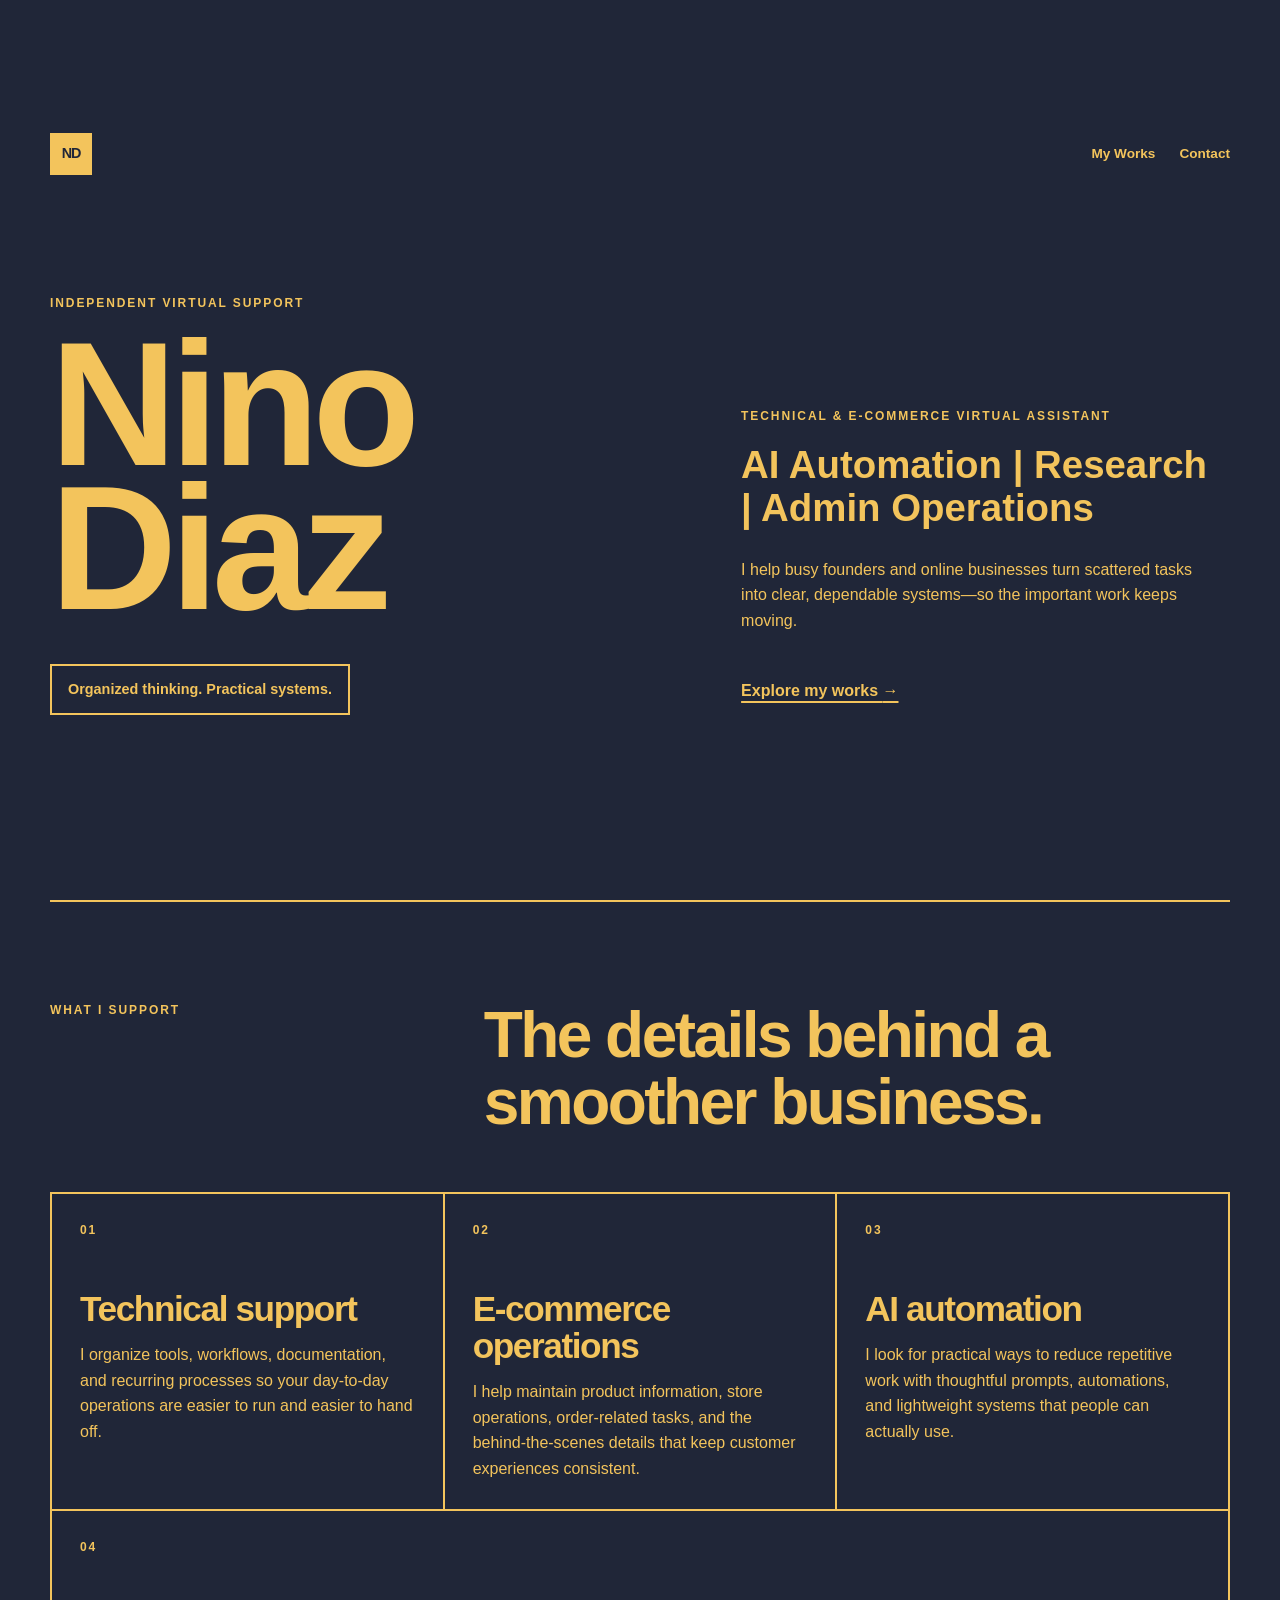
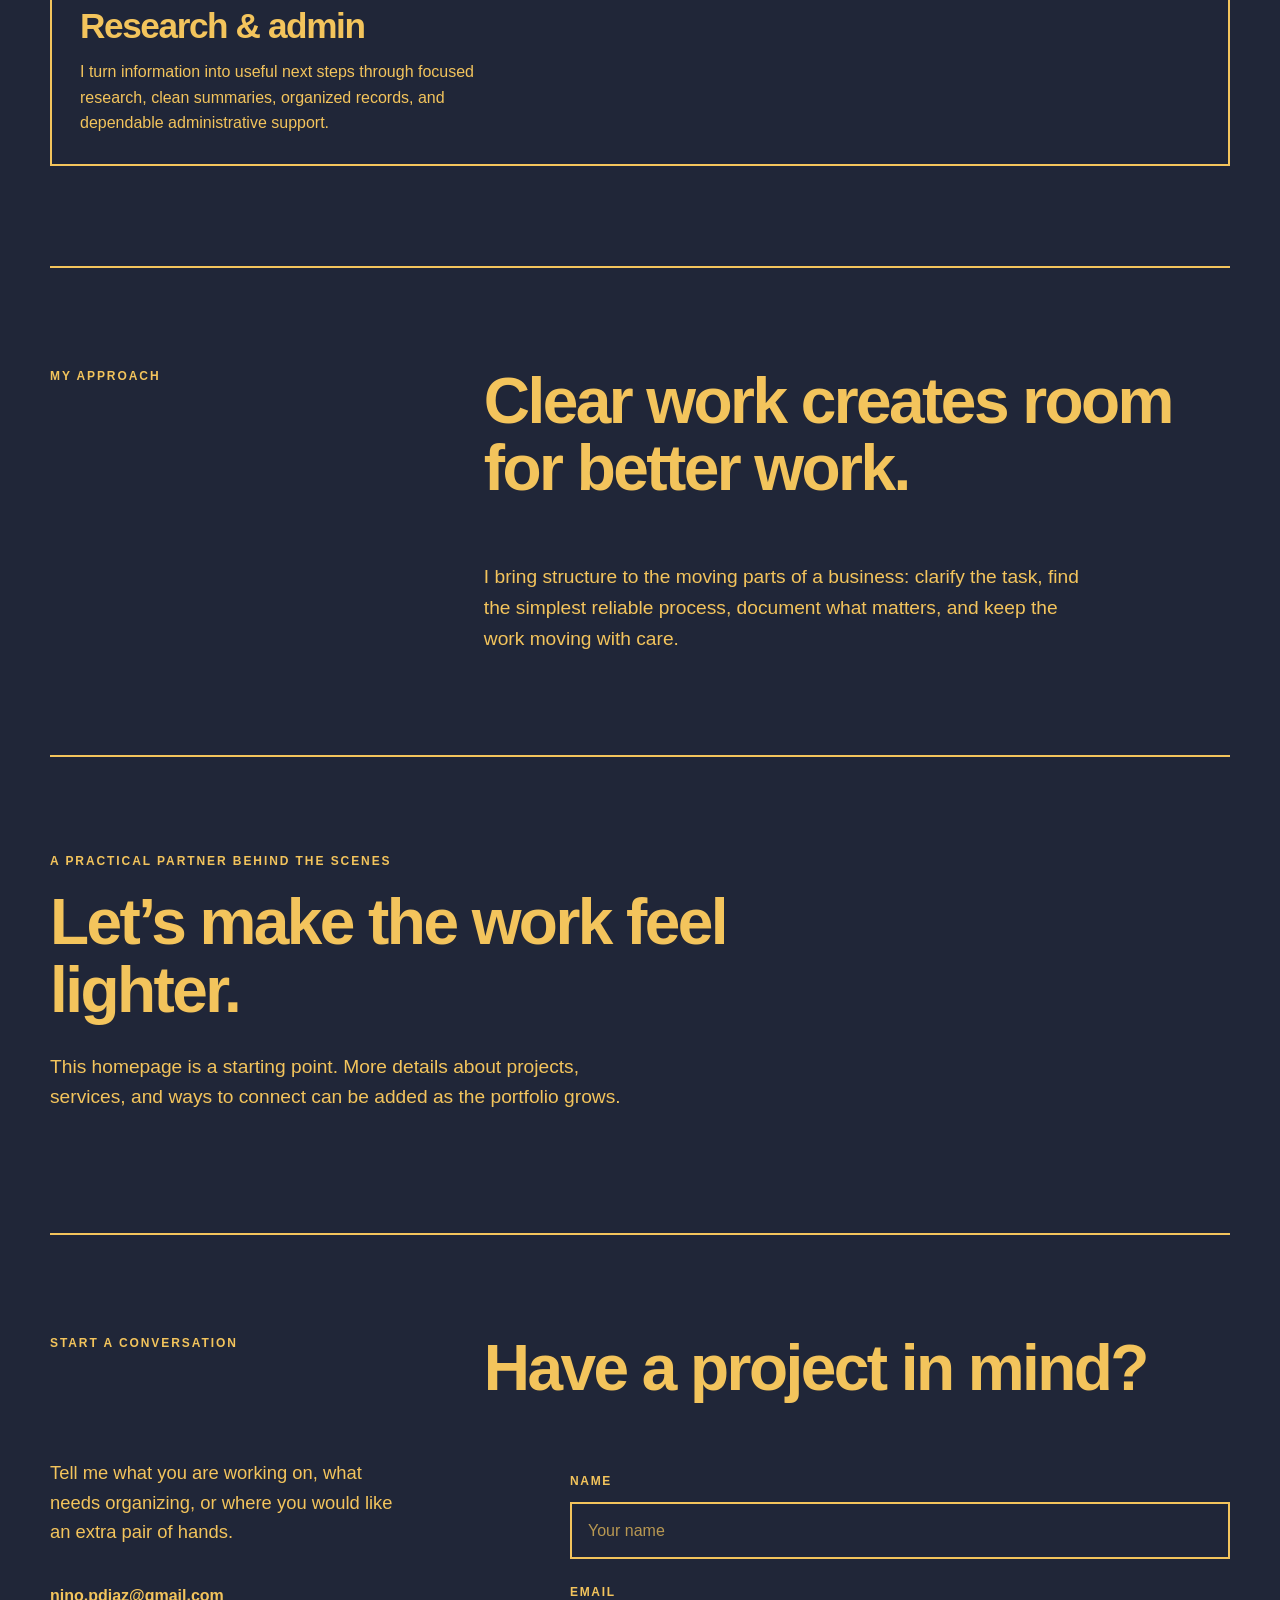
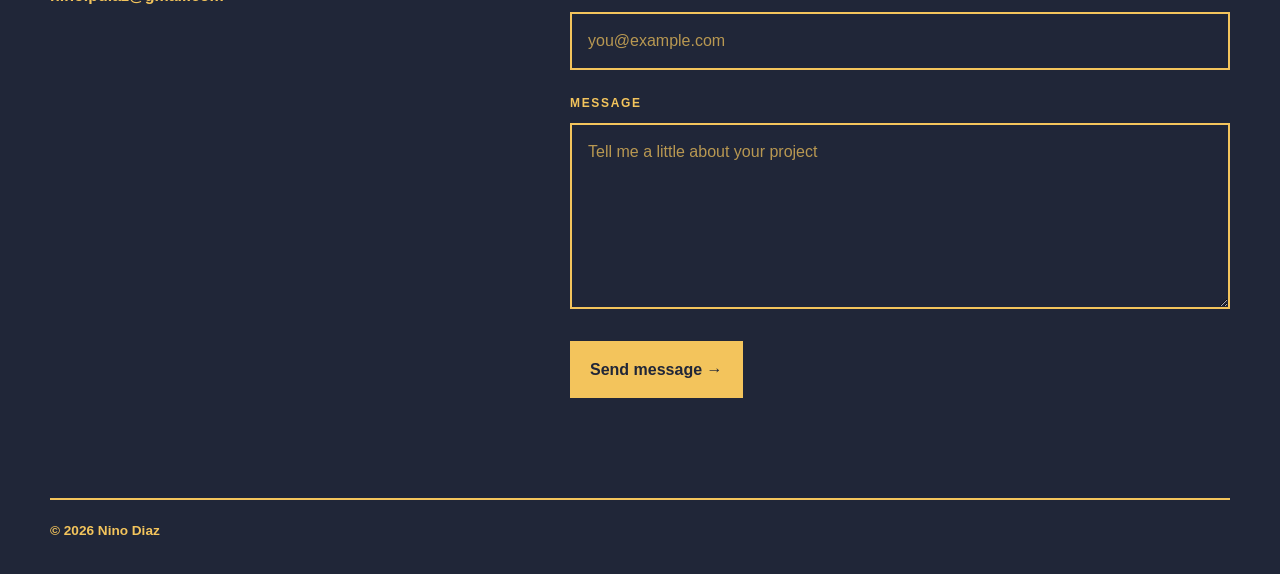
==== index.html @ df7c2df6 "Remove dot from name" ====
<!doctype html>
<html lang="en">
  <head>
    <meta charset="UTF-8" />
    <meta name="viewport" content="width=device-width, initial-scale=1.0" />
    <meta
      name="description"
      content="Nino Diaz — Technical and E-commerce Virtual Assistant specializing in AI automation, research, and admin operations."
    />
    <title>Nino Diaz | Technical &amp; E-commerce Virtual Assistant</title>
    <link rel="stylesheet" href="styles.css" />
  </head>
  <body>
    <main>
      <section class="hero hero-home" aria-labelledby="intro-title">
        <header class="site-header">
          <a class="brand-mark" href="index.html" aria-label="Nino Diaz home">ND</a>
          <nav aria-label="Main navigation">
            <a href="works.html">My Works</a>
            <a href="#contact">Contact</a>
          </nav>
        </header>

        <div class="hero-grid">
          <div class="hero-identity">
            <p class="eyebrow">Independent virtual support</p>
            <h1 id="intro-title">Nino<br />Diaz</h1>
            <div class="hero-note">Organized thinking. Practical systems.</div>
          </div>
          <div class="hero-introduction">
            <p class="eyebrow">Technical &amp; e-commerce virtual assistant</p>
            <p class="hero-title">
              AI Automation <span aria-hidden="true">|</span> Research <span aria-hidden="true">|</span>
              Admin Operations
            </p>
            <p class="hero-copy">
              I help busy founders and online businesses turn scattered tasks into clear,
              dependable systems—so the important work keeps moving.
            </p>
            <a class="text-link" href="works.html">Explore my works <span aria-hidden="true">→</span></a>
          </div>
        </div>
      </section>

      <section class="section" aria-labelledby="support-title">
        <div class="section-heading">
          <p class="eyebrow">What I support</p>
          <h2 id="support-title">The details behind a smoother business.</h2>
        </div>
        <div class="service-grid">
          <article class="service-card">
            <p class="service-number">01</p>
            <h3>Technical support</h3>
            <p>
              I organize tools, workflows, documentation, and recurring processes so your
              day-to-day operations are easier to run and easier to hand off.
            </p>
          </article>
          <article class="service-card">
            <p class="service-number">02</p>
            <h3>E-commerce operations</h3>
            <p>
              I help maintain product information, store operations, order-related tasks,
              and the behind-the-scenes details that keep customer experiences consistent.
            </p>
          </article>
          <article class="service-card">
            <p class="service-number">03</p>
            <h3>AI automation</h3>
            <p>
              I look for practical ways to reduce repetitive work with thoughtful prompts,
              automations, and lightweight systems that people can actually use.
            </p>
          </article>
          <article class="service-card">
            <p class="service-number">04</p>
            <h3>Research &amp; admin</h3>
            <p>
              I turn information into useful next steps through focused research, clean
              summaries, organized records, and dependable administrative support.
            </p>
          </article>
        </div>
      </section>

      <section class="section statement" aria-labelledby="approach-title">
        <p class="eyebrow">My approach</p>
        <h2 id="approach-title">Clear work creates room for better work.</h2>
        <p>
          I bring structure to the moving parts of a business: clarify the task, find the
          simplest reliable process, document what matters, and keep the work moving with
          care.
        </p>
      </section>

      <section class="closing" aria-labelledby="fit-title">
        <p class="eyebrow">A practical partner behind the scenes</p>
        <h2 id="fit-title">Let’s make the work feel lighter.</h2>
        <p>
          This homepage is a starting point. More details about projects, services, and ways
          to connect can be added as the portfolio grows.
        </p>
      </section>

      <section class="section contact-section" id="contact" aria-labelledby="contact-title">
        <div class="section-heading">
          <p class="eyebrow">Start a conversation</p>
          <h2 id="contact-title">Have a project in mind?</h2>
        </div>
        <div class="contact-grid">
          <div>
            <p class="contact-copy">
              Tell me what you are working on, what needs organizing, or where you would
              like an extra pair of hands.
            </p>
            <p class="contact-email">nino.pdiaz@gmail.com</p>
          </div>
          <form class="contact-form" action="https://formsubmit.co/nino.pdiaz@gmail.com" method="POST">
            <input type="hidden" name="_subject" value="New portfolio inquiry for Nino Diaz" />
            <input type="hidden" name="_next" value="https://yuukivr.github.io/my-portfolio/" />
            <input type="hidden" name="_captcha" value="false" />
            <input type="text" name="_gotcha" tabindex="-1" autocomplete="off" aria-hidden="true" class="honeypot" />

            <label for="name">Name</label>
            <input id="name" name="name" type="text" autocomplete="name" placeholder="Your name" required />

            <label for="email">Email</label>
            <input id="email" name="email" type="email" autocomplete="email" placeholder="you@example.com" required />

            <label for="message">Message</label>
            <textarea id="message" name="message" rows="6" placeholder="Tell me a little about your project" required></textarea>

            <button type="submit">Send message <span aria-hidden="true">→</span></button>
          </form>
        </div>
      </section>
    </main>
    <footer>
      <p>© 2026 Nino Diaz</p>
    </footer>
  </body>
</html>
---- styles.css ----
:root {
  --ink: #132238;
  --paper: #f4f0e8;
}

* {
  box-sizing: border-box;
}

html {
  scroll-behavior: auto;
}

body {
  margin: 0;
  background: var(--paper);
  color: var(--ink);
  font-family: Arial, Helvetica, sans-serif;
  line-height: 1.6;
}

main {
  overflow: hidden;
}

.hero,
.section,
.closing,
footer {
  width: min(1120px, calc(100% - 48px));
  margin: 0 auto;
}

.hero {
  min-height: 76vh;
  display: flex;
  flex-direction: column;
  justify-content: center;
  padding: 88px 0 96px;
}

.eyebrow,
.service-number {
  margin: 0 0 20px;
  font-size: 0.75rem;
  font-weight: 700;
  letter-spacing: 0.16em;
  line-height: 1.4;
  text-transform: uppercase;
}

h1,
h2,
h3,
p {
  margin-top: 0;
}

h1,
h2,
h3 {
  line-height: 1.05;
  letter-spacing: -0.04em;
}

h1 {
  max-width: 900px;
  margin-bottom: 28px;
  font-size: clamp(4rem, 13vw, 10rem);
  font-weight: 800;
}

.hero-title {
  max-width: 880px;
  margin-bottom: 28px;
  font-size: clamp(1.2rem, 2.3vw, 2rem);
  font-weight: 700;
  line-height: 1.3;
}

.hero-copy {
  max-width: 580px;
  margin-bottom: 44px;
  font-size: clamp(1.1rem, 2vw, 1.35rem);
}

.hero-note {
  width: fit-content;
  max-width: 100%;
  padding: 12px 16px;
  border: 2px solid var(--ink);
  font-size: 0.9rem;
  font-weight: 700;
}

.text-link {
  width: fit-content;
  margin-top: 28px;
  color: var(--ink);
  font-size: 1rem;
  font-weight: 700;
  text-decoration-thickness: 2px;
  text-underline-offset: 5px;
}

.text-link:hover,
.text-link:focus-visible {
  text-decoration-thickness: 4px;
}

.works-hero {
  min-height: auto;
  padding-bottom: 72px;
}

.works-intro {
  max-width: 700px;
  margin-top: 28px;
  font-size: 1.2rem;
}

.works-section {
  padding-top: 0;
}

.work-tabs {
  display: flex;
  flex-wrap: wrap;
  gap: 12px;
  margin-bottom: 44px;
}

.work-tab {
  border: 2px solid var(--ink);
  padding: 12px 16px;
  background: var(--paper);
  color: var(--ink);
  cursor: pointer;
  font: inherit;
  font-weight: 700;
}

.work-tab[aria-selected="true"],
.work-tab:hover,
.work-tab:focus-visible {
  background: var(--ink);
  color: var(--paper);
}

.work-panel[hidden] {
  display: none;
}

.work-grid {
  display: grid;
  grid-template-columns: repeat(2, minmax(0, 1fr));
  gap: 24px;
}

.work-card {
  min-height: 340px;
  padding: 28px;
  border: 2px solid var(--ink);
  display: flex;
  flex-direction: column;
  justify-content: space-between;
}

.work-placeholder {
  min-height: 150px;
  display: grid;
  place-items: center;
  border: 2px dashed var(--ink);
  text-align: center;
  font-size: 0.9rem;
  font-weight: 700;
}

.video-embed {
  aspect-ratio: 16 / 9;
  border: 2px solid var(--ink);
  background: var(--ink);
}

.video-embed iframe {
  display: block;
  width: 100%;
  height: 100%;
  border: 0;
}

.work-card h3 {
  margin: 28px 0 12px;
  font-size: clamp(1.5rem, 3vw, 2.2rem);
}

.work-card p:last-child {
  margin-bottom: 0;
}

.back-link {
  display: inline-block;
  margin-top: 40px;
}

.section {
  padding: 96px 0;
  border-top: 2px solid var(--ink);
}

.section-heading {
  display: grid;
  grid-template-columns: minmax(180px, 0.7fr) 1.3fr;
  gap: 32px;
  align-items: start;
  margin-bottom: 56px;
}

h2 {
  max-width: 720px;
  margin-bottom: 0;
  font-size: clamp(2.2rem, 5vw, 4.5rem);
}

.service-grid {
  display: grid;
  grid-template-columns: repeat(2, minmax(0, 1fr));
  border-top: 2px solid var(--ink);
  border-left: 2px solid var(--ink);
}

.service-card {
  min-height: 280px;
  padding: 28px;
  border-right: 2px solid var(--ink);
  border-bottom: 2px solid var(--ink);
}

.service-number {
  margin-bottom: 52px;
}

.service-card h3 {
  margin-bottom: 14px;
  font-size: clamp(1.6rem, 3vw, 2.2rem);
}

.service-card p:last-child {
  max-width: 430px;
  margin-bottom: 0;
}

.statement {
  display: grid;
  grid-template-columns: minmax(180px, 0.7fr) 1.3fr;
  gap: 32px;
}

.statement h2 {
  margin-bottom: 28px;
}

.statement > p:last-child {
  grid-column: 2;
  max-width: 610px;
  margin-bottom: 0;
  font-size: 1.2rem;
}

.closing {
  padding: 96px 0 120px;
  border-top: 2px solid var(--ink);
}

.closing h2 {
  max-width: 720px;
  margin-bottom: 28px;
}

.closing p:last-child {
  max-width: 580px;
  margin-bottom: 0;
  font-size: 1.2rem;
}

footer {
  padding: 20px 0 32px;
  border-top: 2px solid var(--ink);
  font-size: 0.85rem;
  font-weight: 700;
}

footer p {
  margin: 0;
}

@media (max-width: 720px) {
  .hero,
  .section,
  .closing,
  footer {
    width: min(100% - 32px, 1120px);
  }

  .hero {
    min-height: auto;
    padding: 64px 0 80px;
  }

  .section,
  .closing {
    padding: 72px 0 80px;
  }

  .section-heading,
  .statement {
    display: block;
  }

  .section-heading .eyebrow,
  .statement .eyebrow {
    margin-bottom: 28px;
  }

  .service-grid {
    display: block;
  }

  .work-grid {
    grid-template-columns: 1fr;
  }

  .service-card {
    min-height: 0;
  }

  .service-number {
    margin-bottom: 36px;
  }

  .statement > p:last-child {
    margin-top: 28px;
  }
}

/* Editorial portfolio direction: a dark canvas, oversized type, and modular blocks. */
:root {
  --ink: #202638;
  --paper: #f3c45c;
}

body {
  min-width: 320px;
  background: var(--ink);
  color: var(--paper);
}

.hero,
.section,
.closing,
footer {
  width: min(1180px, calc(100% - 80px));
}

.hero {
  min-height: 100vh;
  padding-top: 28px;
  padding-bottom: 80px;
}

.site-header {
  display: flex;
  align-items: center;
  justify-content: space-between;
  margin-bottom: 120px;
}

.brand-mark {
  display: grid;
  width: 42px;
  height: 42px;
  place-items: center;
  background: var(--paper);
  color: var(--ink);
  font-size: 0.9rem;
  font-weight: 900;
  letter-spacing: -0.08em;
  text-decoration: none;
}

nav a {
  color: var(--paper);
  font-size: 0.85rem;
  font-weight: 700;
  text-decoration: none;
}

nav a:hover,
nav a:focus-visible {
  text-decoration: underline;
  text-underline-offset: 5px;
}

nav {
  display: flex;
  gap: 24px;
}

.hero-grid {
  display: grid;
  grid-template-columns: minmax(0, 1fr) minmax(300px, 0.8fr);
  gap: 80px;
  align-items: end;
}

.hero-identity h1 {
  margin-bottom: 44px;
  font-size: clamp(5rem, 14vw, 11rem);
  line-height: 0.82;
}

.accent-dot {
  color: var(--paper);
}

.hero-introduction {
  max-width: 480px;
  padding-bottom: 12px;
}

.hero-introduction .hero-title {
  font-size: clamp(1.5rem, 3vw, 2.4rem);
  line-height: 1.1;
}

.hero-introduction .hero-copy {
  font-size: 1rem;
}

.eyebrow {
  color: var(--paper);
}

.hero-note,
.text-link,
.work-tab,
.work-card,
.work-placeholder,
.video-embed,
.service-grid,
.service-card,
.section,
.closing,
footer {
  border-color: var(--paper);
}

.text-link {
  color: var(--paper);
}

.section {
  padding-top: 100px;
  padding-bottom: 100px;
}

.service-grid {
  grid-template-columns: repeat(3, minmax(0, 1fr));
}

.service-card {
  min-height: 260px;
}

.service-card:nth-child(4) {
  grid-column: span 3;
  min-height: 200px;
}

.works-hero {
  min-height: auto;
  padding-bottom: 88px;
}

.works-heading {
  display: grid;
  grid-template-columns: minmax(180px, 0.7fr) 1.3fr;
  gap: 32px;
  align-items: end;
}

.works-heading h1 {
  margin-bottom: 12px;
}

.works-intro {
  grid-column: 2;
  margin: 0;
}

.work-tab {
  background: var(--ink);
  color: var(--paper);
}

.work-tab[aria-selected="true"],
.work-tab:hover,
.work-tab:focus-visible {
  background: var(--paper);
  color: var(--ink);
}

.work-placeholder {
  background: var(--paper);
  color: var(--ink);
}

.video-embed {
  background: var(--paper);
}

.closing {
  border-top: 2px solid var(--paper);
}

.contact-grid {
  display: grid;
  grid-template-columns: minmax(220px, 0.8fr) minmax(300px, 1.2fr);
  gap: 80px;
  align-items: start;
}

.contact-copy {
  max-width: 360px;
  font-size: 1.15rem;
}

.contact-email {
  margin-top: 36px;
  font-weight: 700;
}

.contact-form {
  display: grid;
  gap: 10px;
}

.contact-form label {
  margin-top: 14px;
  font-size: 0.75rem;
  font-weight: 700;
  letter-spacing: 0.14em;
  text-transform: uppercase;
}

.contact-form input:not(.honeypot),
.contact-form textarea {
  width: 100%;
  border: 2px solid var(--paper);
  border-radius: 0;
  padding: 14px 16px;
  background: var(--ink);
  color: var(--paper);
  font: inherit;
  resize: vertical;
}

.contact-form input:not(.honeypot)::placeholder,
.contact-form textarea::placeholder {
  color: var(--paper);
  opacity: 0.72;
}

.contact-form input:not(.honeypot):focus,
.contact-form textarea:focus {
  outline: 3px solid var(--paper);
  outline-offset: 3px;
}

.contact-form button {
  width: fit-content;
  margin-top: 22px;
  border: 2px solid var(--paper);
  padding: 14px 18px;
  background: var(--paper);
  color: var(--ink);
  cursor: pointer;
  font: inherit;
  font-weight: 700;
}

.contact-form button:hover,
.contact-form button:focus-visible {
  background: var(--ink);
  color: var(--paper);
}

.honeypot {
  position: absolute;
  left: -9999px;
  opacity: 0;
}

@media (max-width: 720px) {
  .hero,
  .section,
  .closing,
  footer {
    width: min(100% - 32px, 1180px);
  }

  .hero {
    min-height: auto;
    padding-top: 20px;
  }

  .site-header {
    margin-bottom: 80px;
  }

  .hero-grid,
  .works-heading {
    display: block;
  }

  .hero-identity h1 {
    margin-bottom: 36px;
    font-size: clamp(4.5rem, 22vw, 8rem);
  }

  .hero-introduction {
    margin-top: 72px;
  }

  .works-heading h1 {
    margin-bottom: 24px;
  }

  .service-grid {
    display: block;
  }

  .contact-grid {
    display: block;
  }

  .contact-form {
    margin-top: 56px;
  }

  .service-card:nth-child(4) {
    min-height: 0;
  }
}
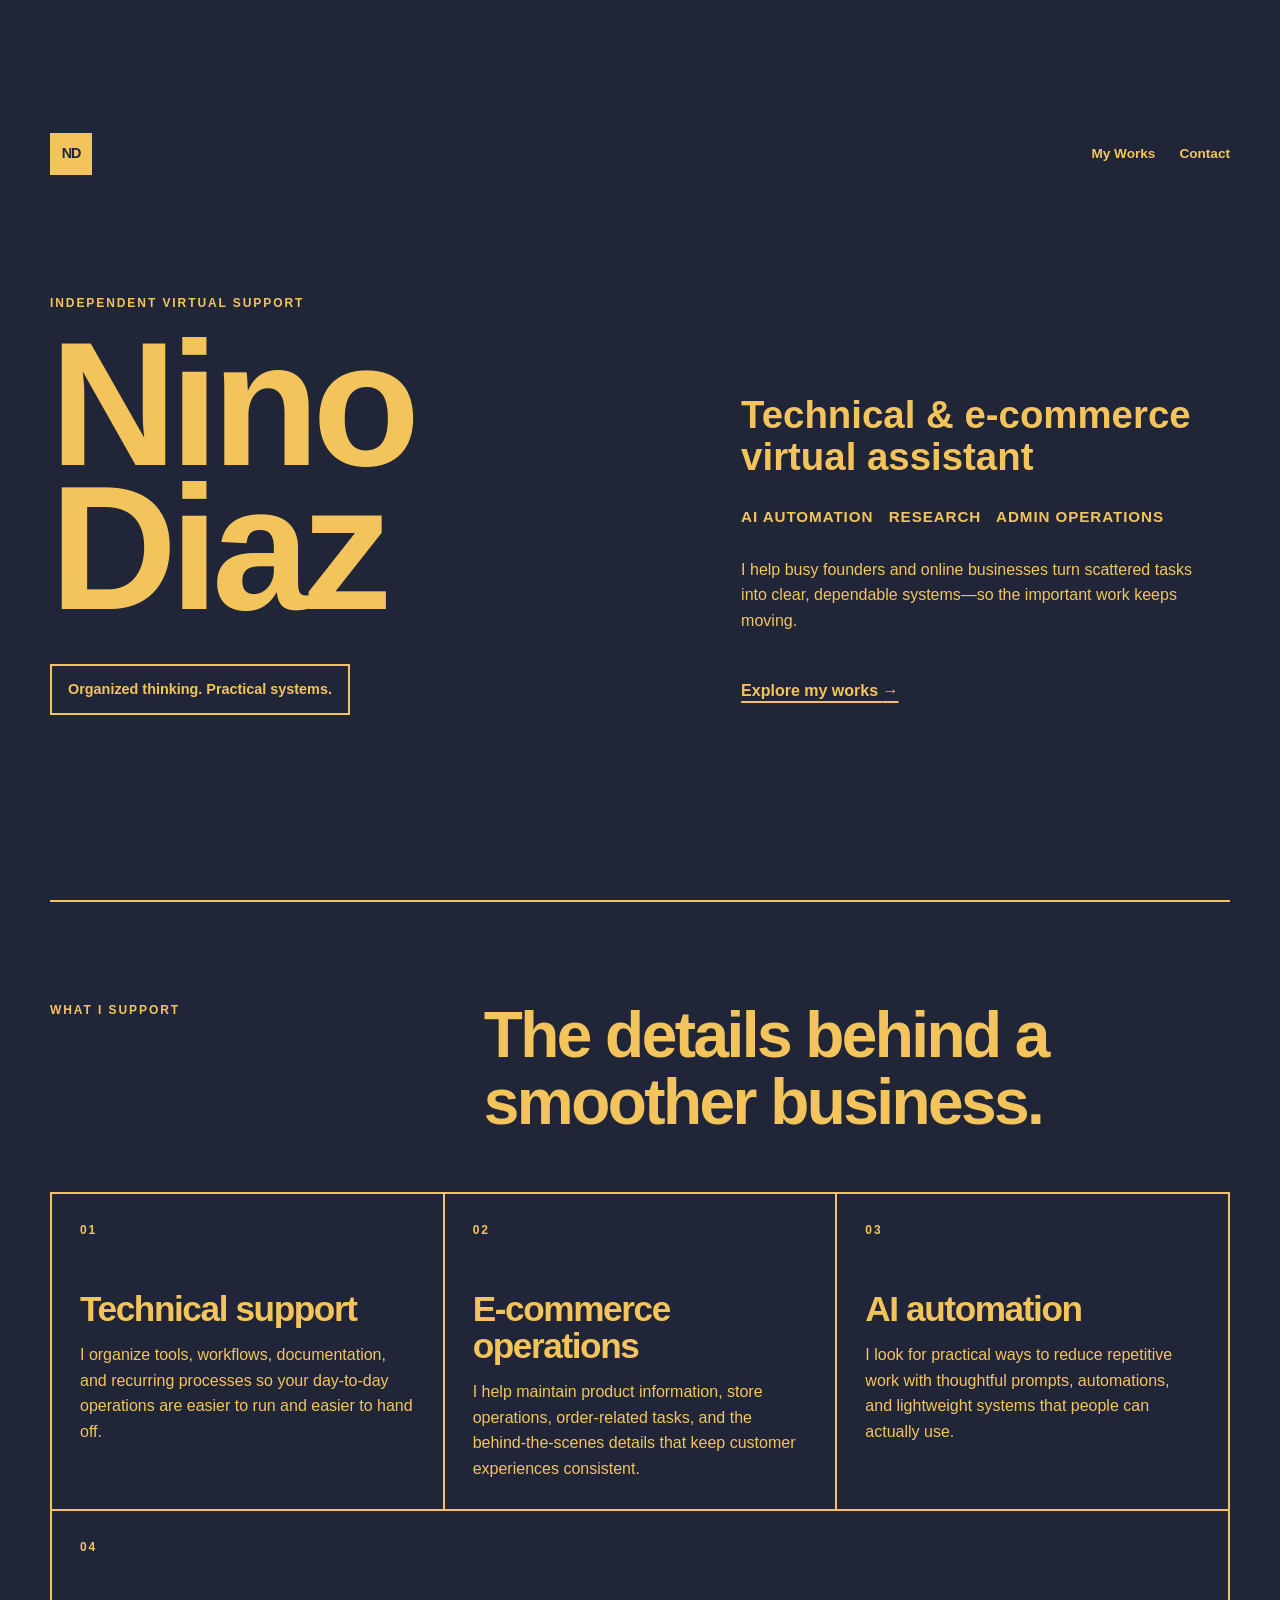
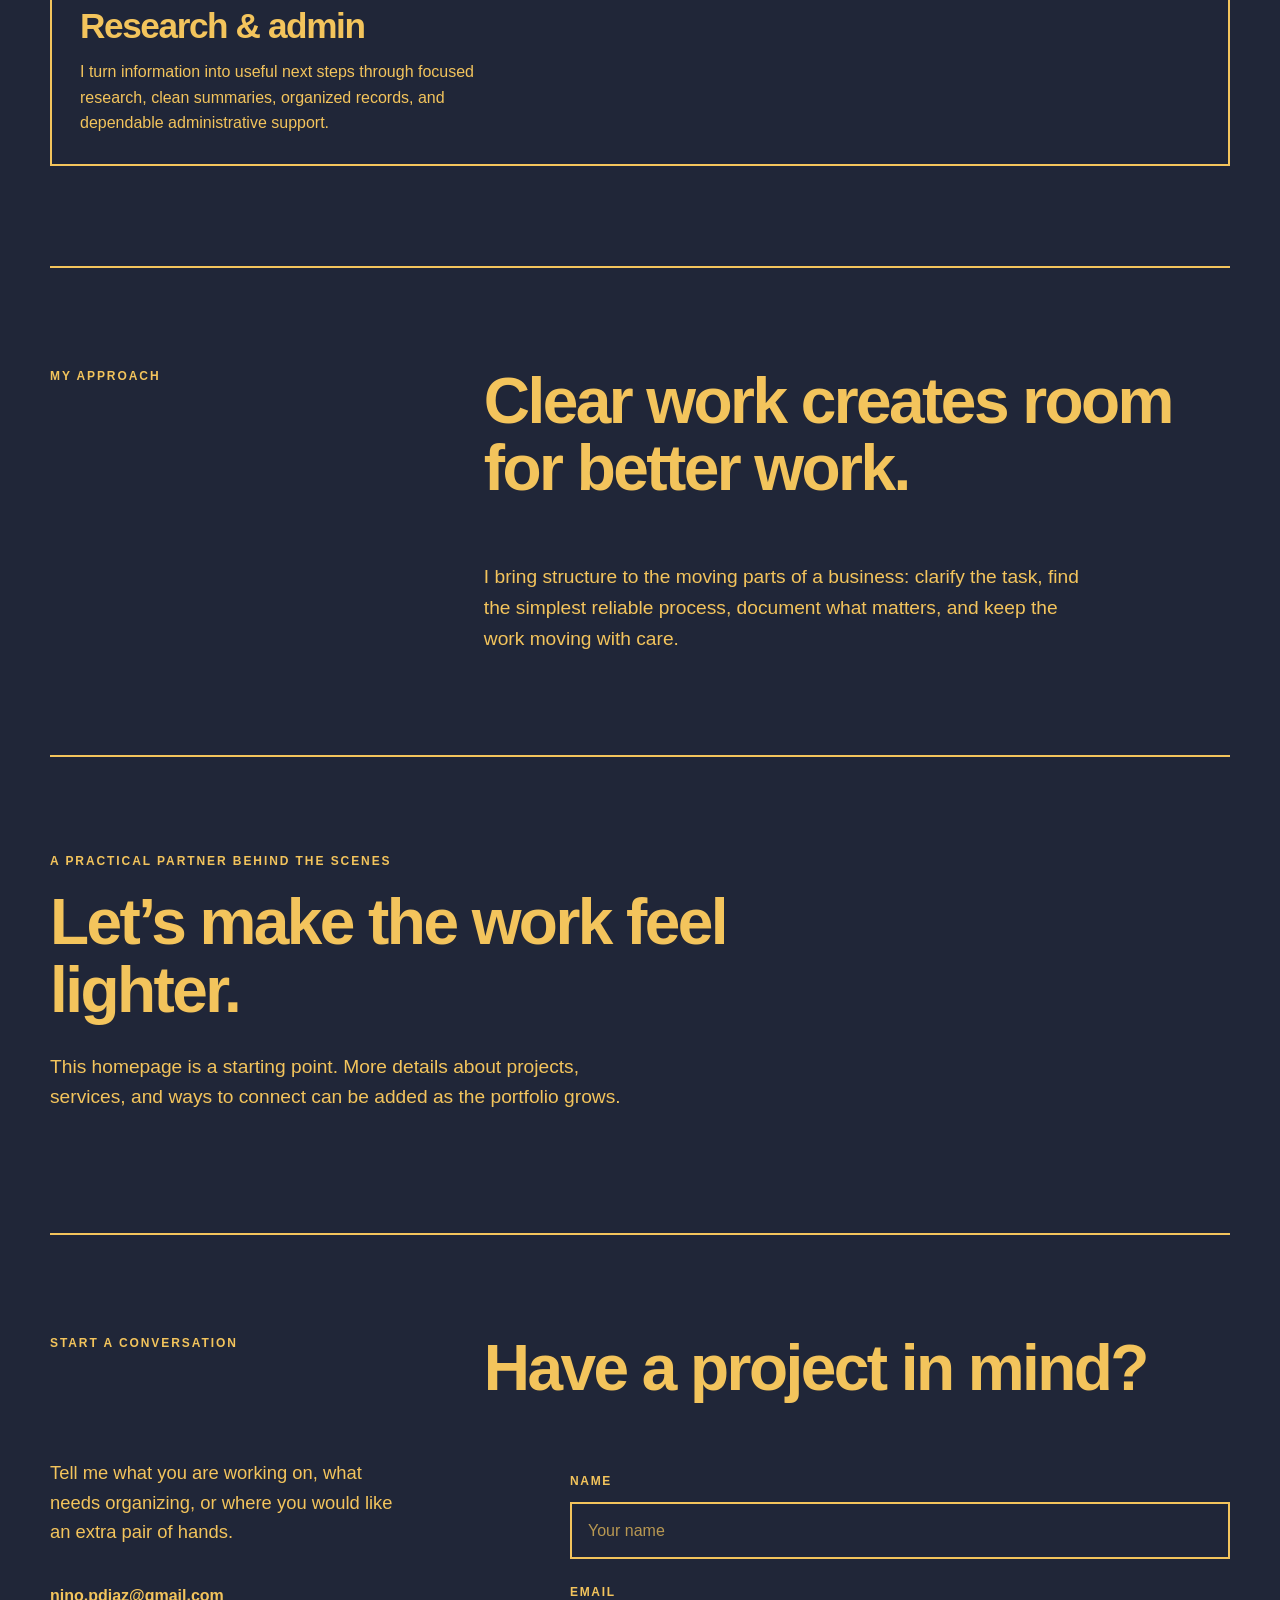
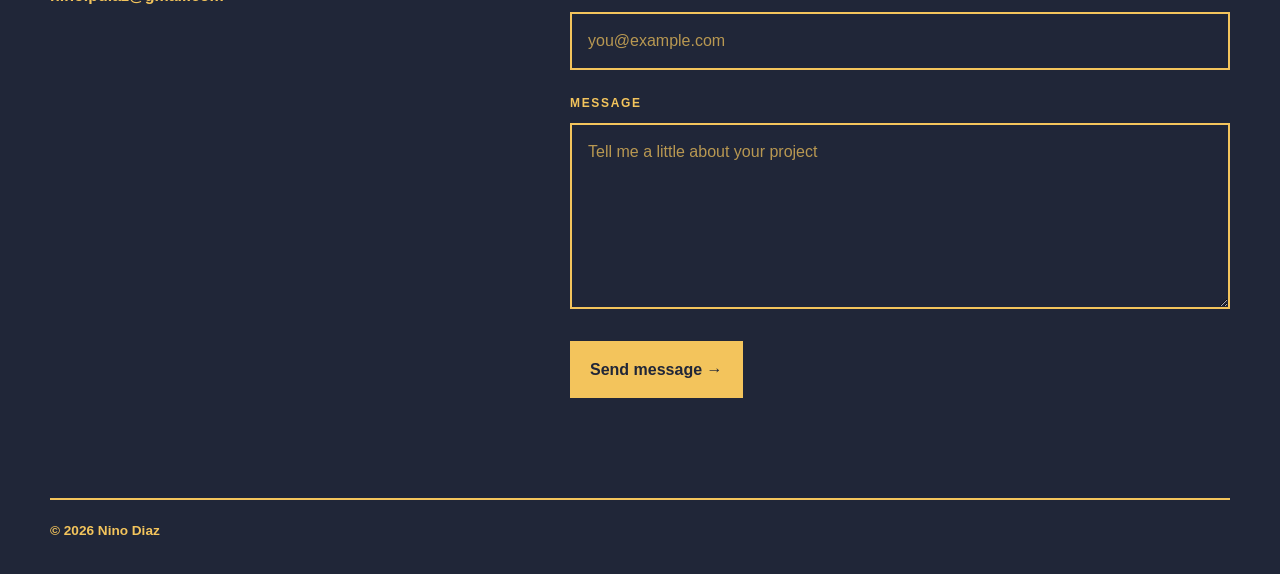
==== commit d3bbd7b1: "Update homepage introduction copy" ====
--- a/index.html
+++ b/index.html
@@ -28,11 +28,8 @@
             <div class="hero-note">Organized thinking. Practical systems.</div>
           </div>
           <div class="hero-introduction">
-            <p class="eyebrow">Technical &amp; e-commerce virtual assistant</p>
-            <p class="hero-title">
-              AI Automation <span aria-hidden="true">|</span> Research <span aria-hidden="true">|</span>
-              Admin Operations
-            </p>
+            <p class="hero-title">Technical &amp; e-commerce virtual assistant</p>
+            <p class="hero-title hero-specialties">AI Automation&nbsp;&nbsp; Research&nbsp;&nbsp; Admin Operations</p>
             <p class="hero-copy">
               I help busy founders and online businesses turn scattered tasks into clear,
               dependable systems—so the important work keeps moving.
--- a/styles.css
+++ b/styles.css
@@ -431,6 +431,14 @@
 .hero-introduction .hero-title {
   font-size: clamp(1.5rem, 3vw, 2.4rem);
   line-height: 1.1;
+}
+
+.hero-introduction .hero-specialties {
+  margin-top: 20px;
+  font-size: 0.95rem;
+  letter-spacing: 0.06em;
+  line-height: 1.5;
+  text-transform: uppercase;
 }
 
 .hero-introduction .hero-copy {
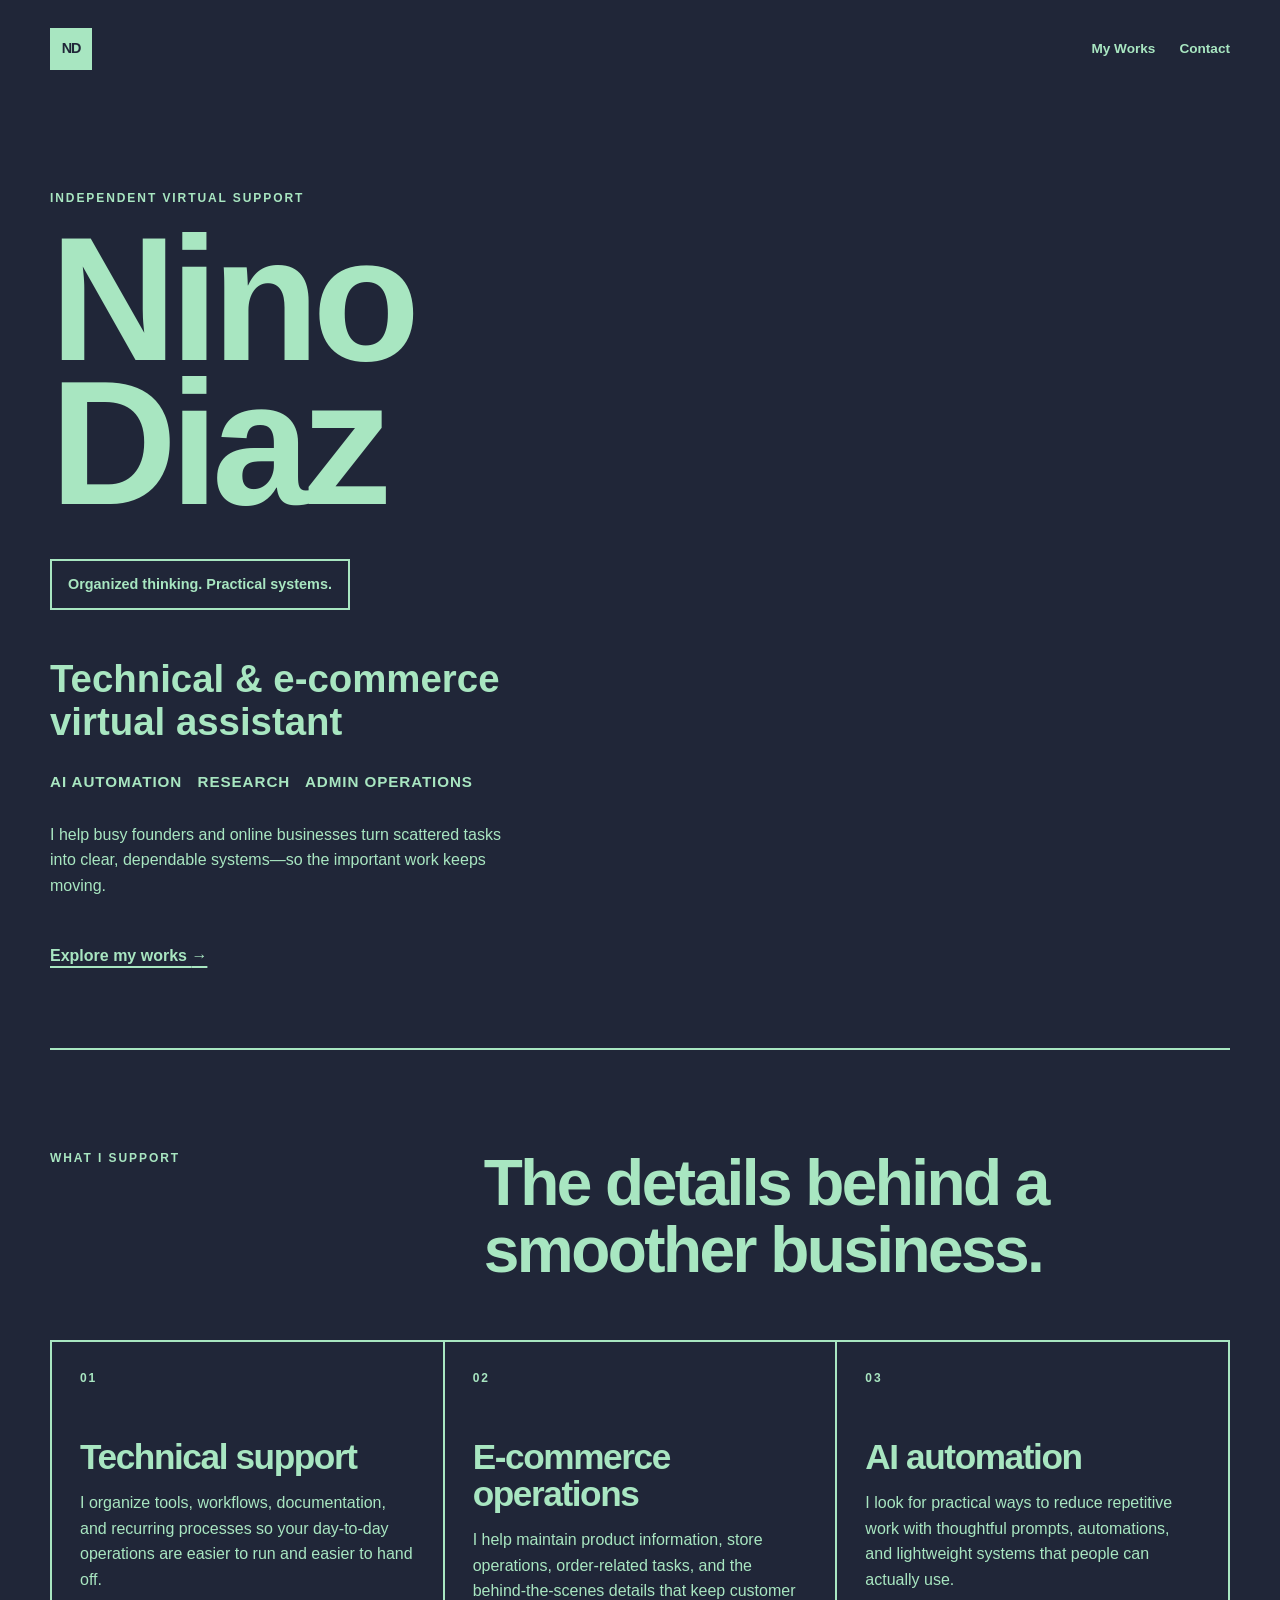
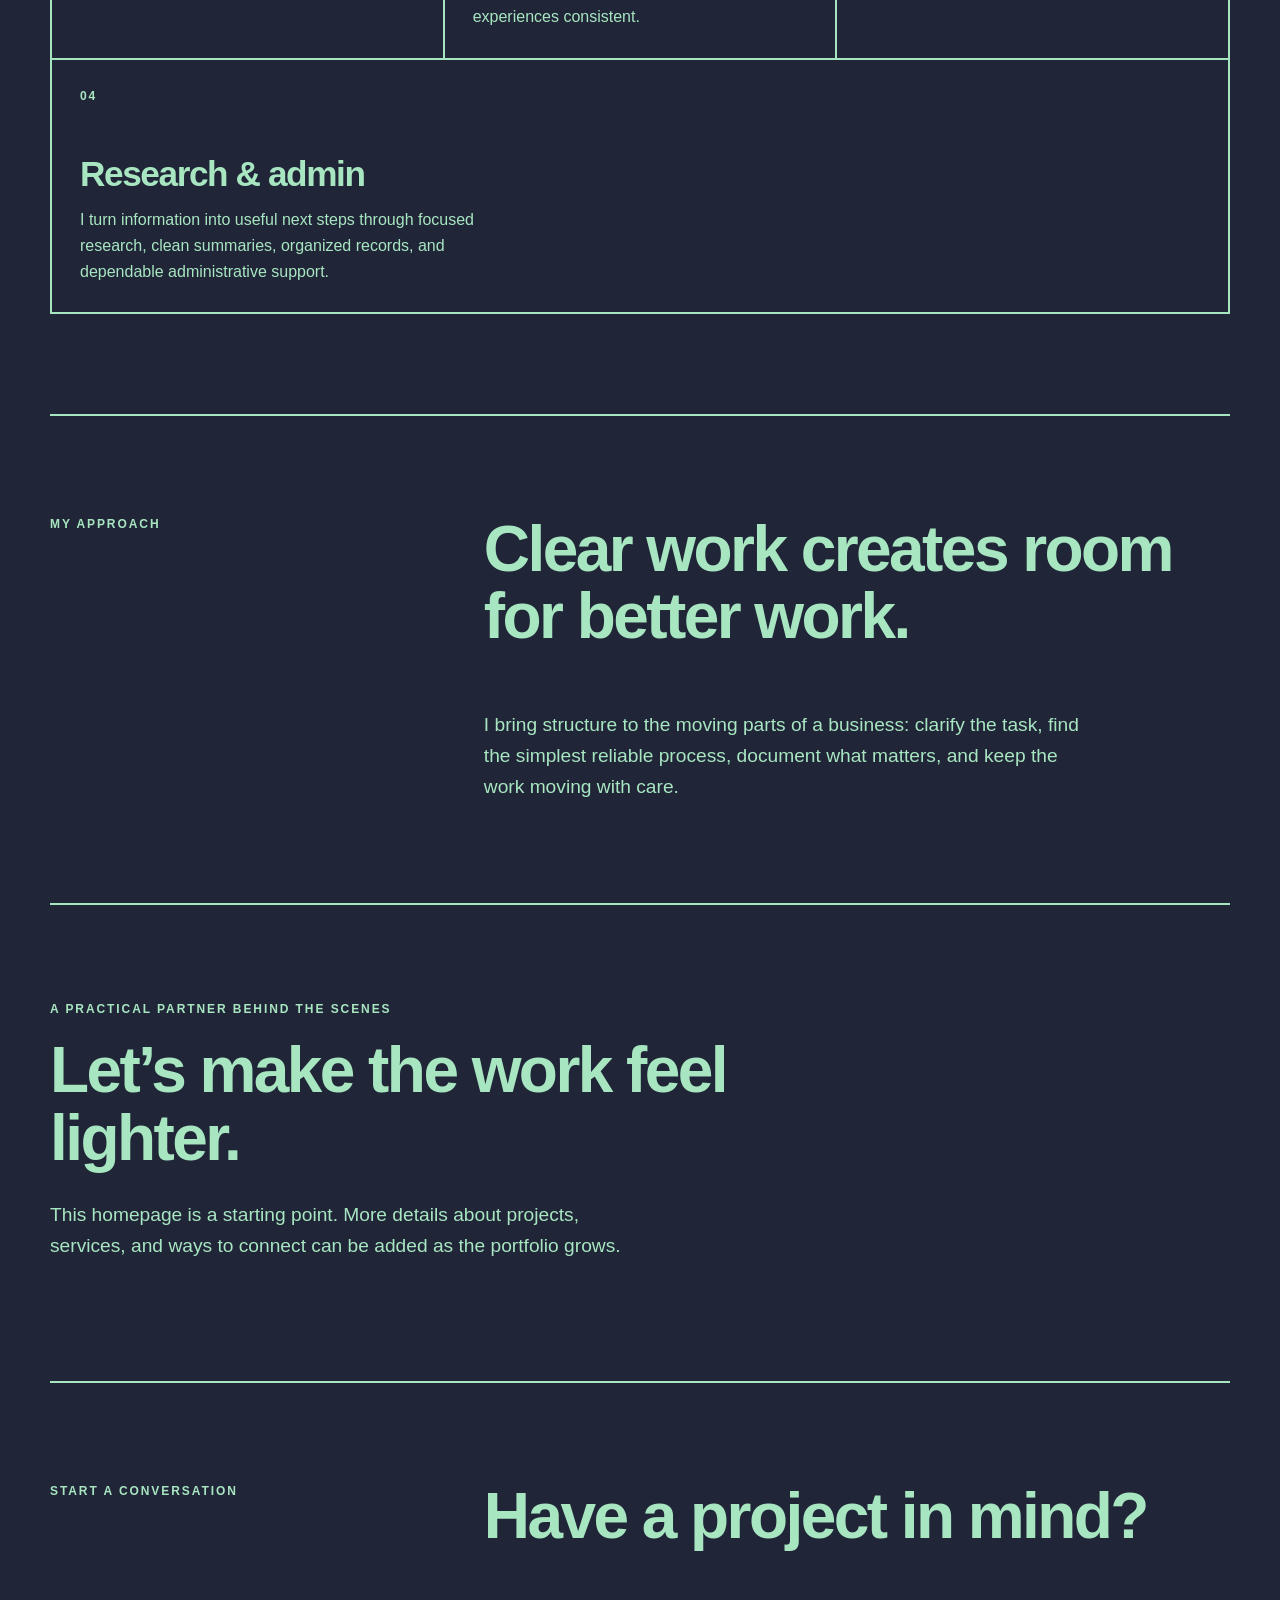
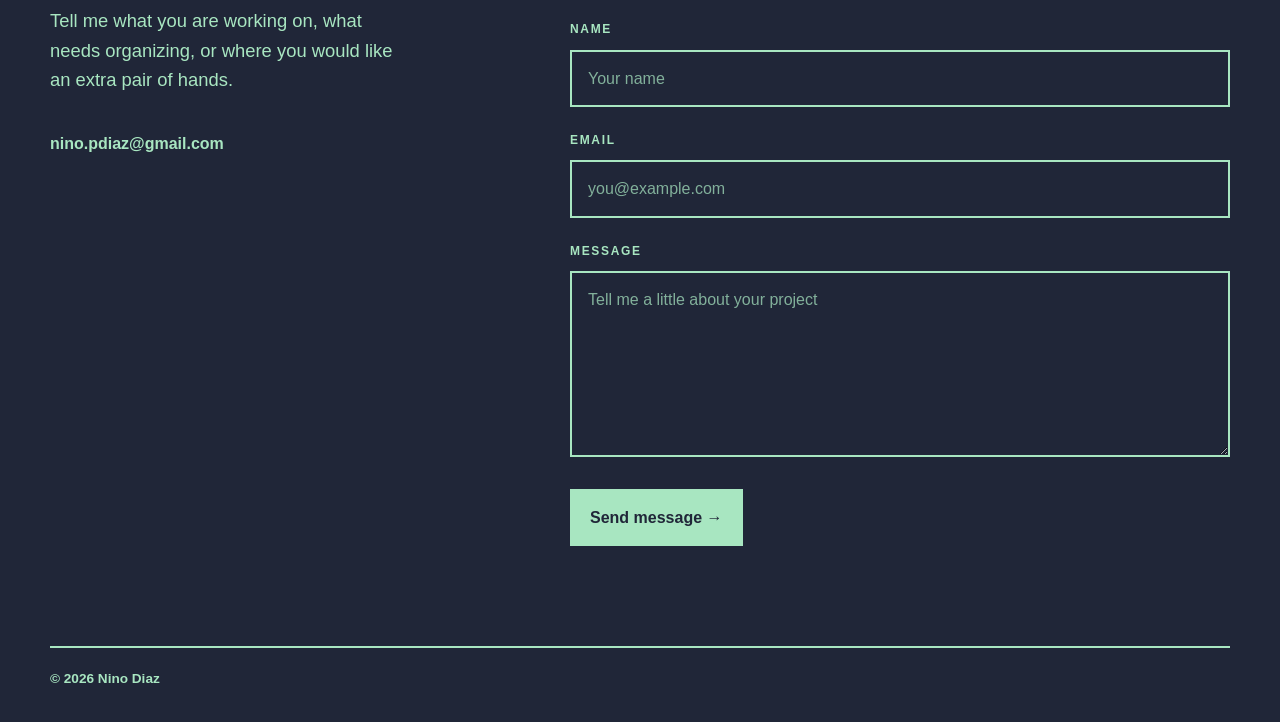
==== commit 0ed2f1b2: "Move introduction below hero statement" ====
--- a/index.html
+++ b/index.html
@@ -26,15 +26,15 @@
             <p class="eyebrow">Independent virtual support</p>
             <h1 id="intro-title">Nino<br />Diaz</h1>
             <div class="hero-note">Organized thinking. Practical systems.</div>
-          </div>
-          <div class="hero-introduction">
-            <p class="hero-title">Technical &amp; e-commerce virtual assistant</p>
-            <p class="hero-title hero-specialties">AI Automation&nbsp;&nbsp; Research&nbsp;&nbsp; Admin Operations</p>
-            <p class="hero-copy">
-              I help busy founders and online businesses turn scattered tasks into clear,
-              dependable systems—so the important work keeps moving.
-            </p>
-            <a class="text-link" href="works.html">Explore my works <span aria-hidden="true">→</span></a>
+            <div class="hero-introduction">
+              <p class="hero-title">Technical &amp; e-commerce virtual assistant</p>
+              <p class="hero-title hero-specialties">AI Automation&nbsp;&nbsp; Research&nbsp;&nbsp; Admin Operations</p>
+              <p class="hero-copy">
+                I help busy founders and online businesses turn scattered tasks into clear,
+                dependable systems—so the important work keeps moving.
+              </p>
+              <a class="text-link" href="works.html">Explore my works <span aria-hidden="true">→</span></a>
+            </div>
           </div>
         </div>
       </section>
--- a/styles.css
+++ b/styles.css
@@ -346,7 +346,7 @@
 /* Editorial portfolio direction: a dark canvas, oversized type, and modular blocks. */
 :root {
   --ink: #202638;
-  --paper: #f3c45c;
+  --paper: #a8e6c1;
 }
 
 body {
@@ -407,10 +407,7 @@
 }
 
 .hero-grid {
-  display: grid;
-  grid-template-columns: minmax(0, 1fr) minmax(300px, 0.8fr);
-  gap: 80px;
-  align-items: end;
+  max-width: 760px;
 }
 
 .hero-identity h1 {
@@ -425,7 +422,7 @@
 
 .hero-introduction {
   max-width: 480px;
-  padding-bottom: 12px;
+  margin-top: 48px;
 }
 
 .hero-introduction .hero-title {
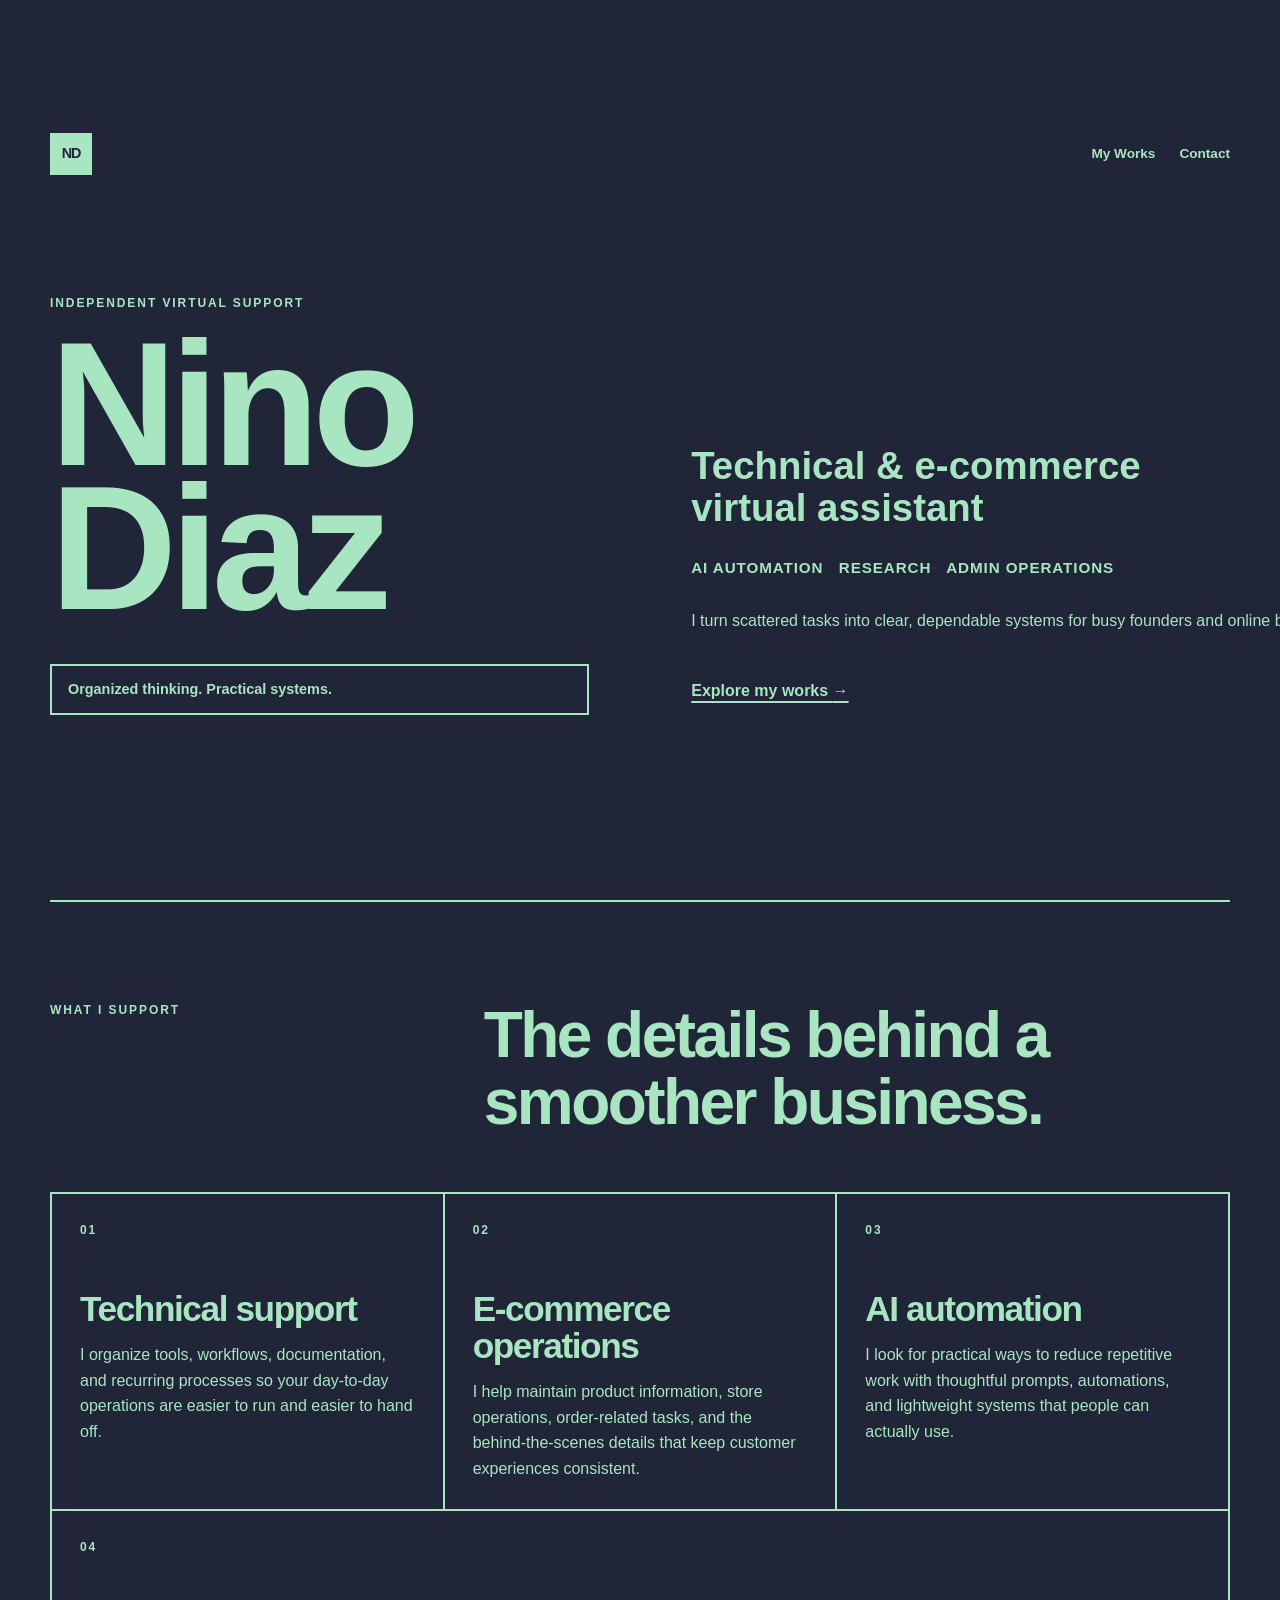
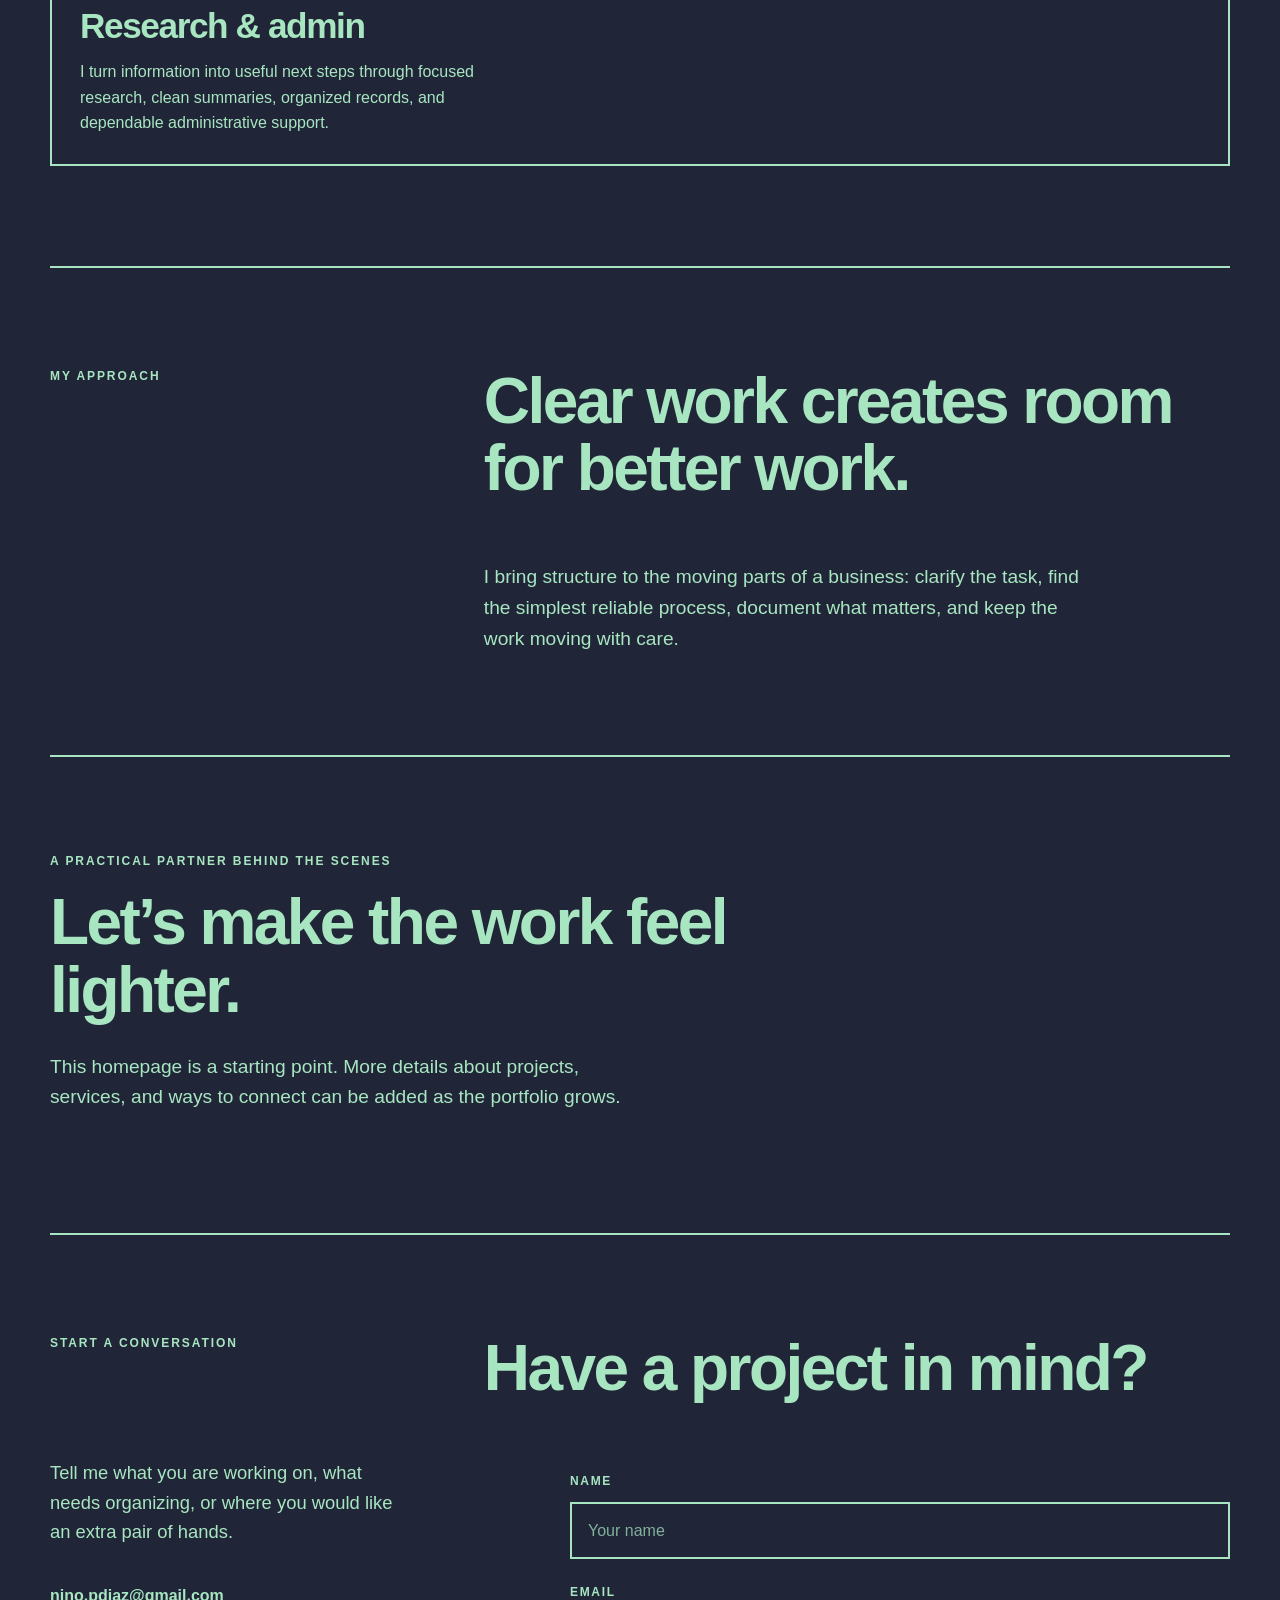
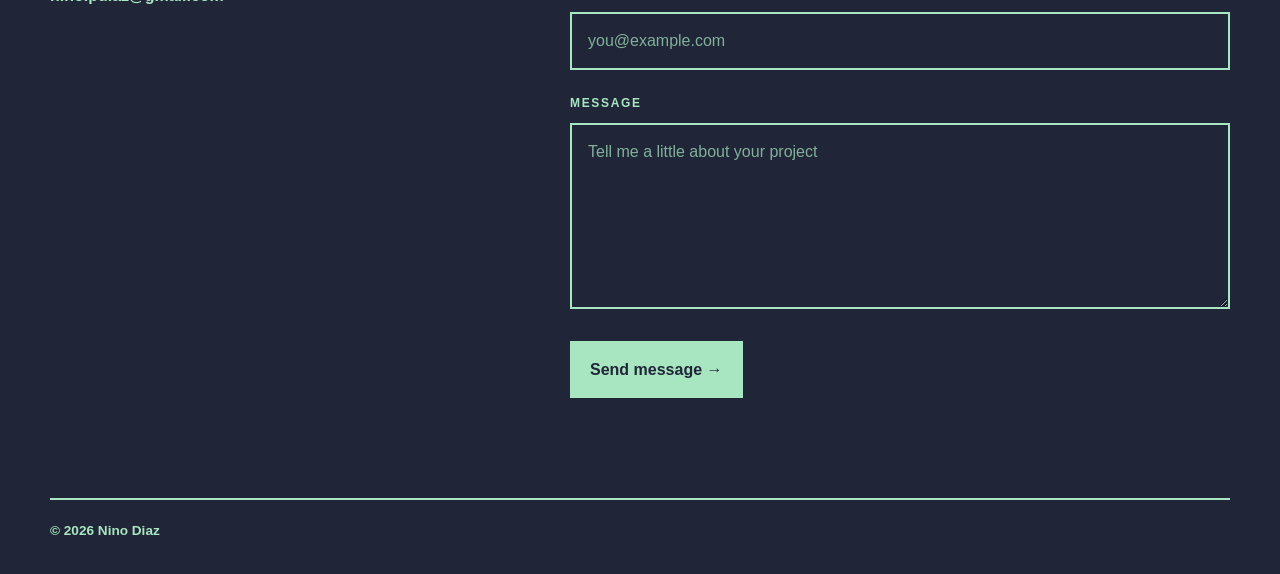
==== commit 38ccd06f: "Refine hero flex layout" ====
--- a/index.html
+++ b/index.html
@@ -26,15 +26,12 @@
             <p class="eyebrow">Independent virtual support</p>
             <h1 id="intro-title">Nino<br />Diaz</h1>
             <div class="hero-note">Organized thinking. Practical systems.</div>
-            <div class="hero-introduction">
-              <p class="hero-title">Technical &amp; e-commerce virtual assistant</p>
-              <p class="hero-title hero-specialties">AI Automation&nbsp;&nbsp; Research&nbsp;&nbsp; Admin Operations</p>
-              <p class="hero-copy">
-                I help busy founders and online businesses turn scattered tasks into clear,
-                dependable systems—so the important work keeps moving.
-              </p>
-              <a class="text-link" href="works.html">Explore my works <span aria-hidden="true">→</span></a>
-            </div>
+          </div>
+          <div class="hero-introduction">
+            <p class="hero-title">Technical &amp; e-commerce virtual assistant</p>
+            <p class="hero-title hero-specialties">AI Automation&nbsp;&nbsp; Research&nbsp;&nbsp; Admin Operations</p>
+            <p class="hero-copy">I turn scattered tasks into clear, dependable systems for busy founders and online businesses.</p>
+            <a class="text-link" href="works.html">Explore my works <span aria-hidden="true">→</span></a>
           </div>
         </div>
       </section>
--- a/styles.css
+++ b/styles.css
@@ -85,7 +85,8 @@
 }
 
 .hero-note {
-  width: fit-content;
+  display: block;
+  width: 100%;
   max-width: 100%;
   padding: 12px 16px;
   border: 2px solid var(--ink);
@@ -407,7 +408,17 @@
 }
 
 .hero-grid {
-  max-width: 760px;
+  display: flex;
+  width: 100%;
+  max-width: none;
+  gap: clamp(48px, 8vw, 120px);
+  align-items: flex-end;
+}
+
+.hero-identity,
+.hero-introduction {
+  flex: 1 1 0;
+  min-width: 0;
 }
 
 .hero-identity h1 {
@@ -421,8 +432,9 @@
 }
 
 .hero-introduction {
-  max-width: 480px;
-  margin-top: 48px;
+  max-width: none;
+  margin-top: 0;
+  padding-bottom: 12px;
 }
 
 .hero-introduction .hero-title {
@@ -436,6 +448,13 @@
   letter-spacing: 0.06em;
   line-height: 1.5;
   text-transform: uppercase;
+}
+
+.hero-introduction .hero-copy {
+  max-width: none;
+  margin-bottom: 44px;
+  white-space: nowrap;
+  font-size: clamp(0.68rem, 1vw, 1rem);
 }
 
 .hero-introduction .hero-copy {
@@ -635,6 +654,12 @@
 
   .hero-introduction {
     margin-top: 72px;
+    padding-bottom: 0;
+  }
+
+  .hero-introduction .hero-copy {
+    white-space: normal;
+    font-size: 1rem;
   }
 
   .works-heading h1 {
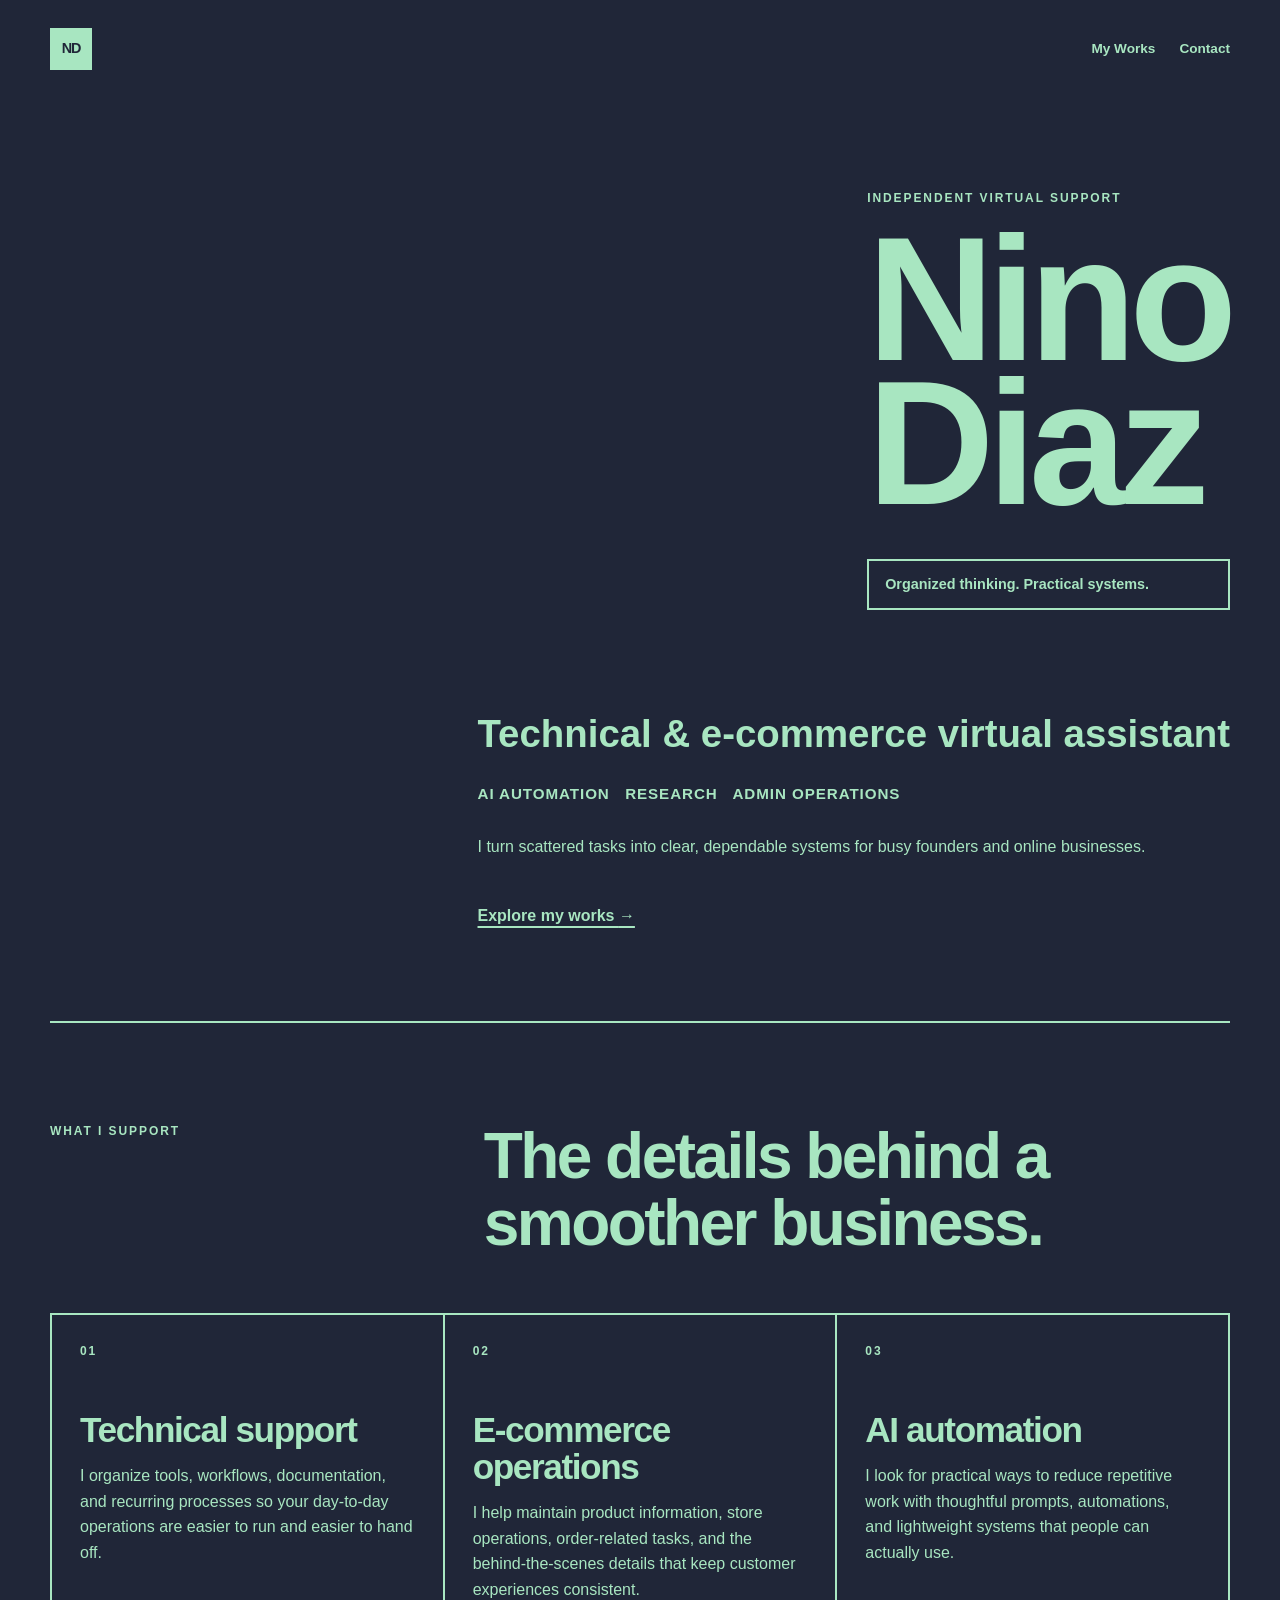
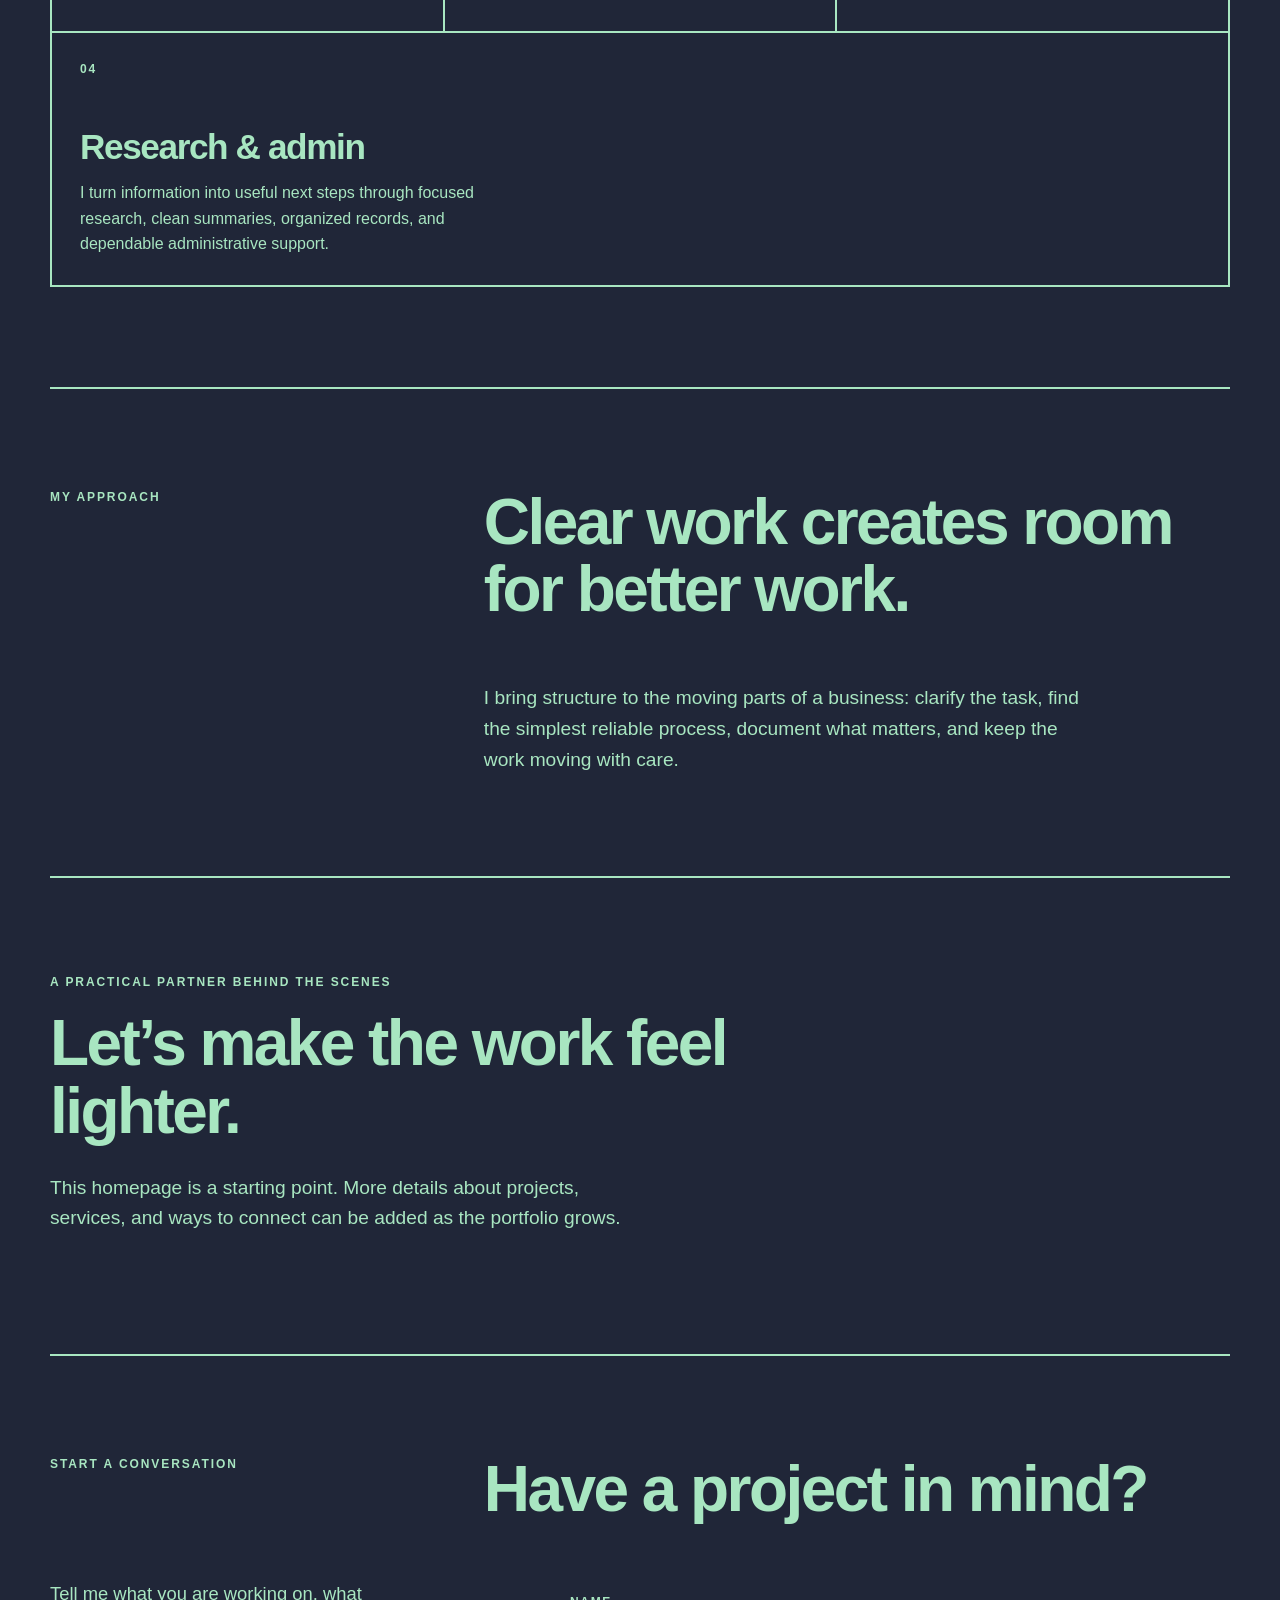
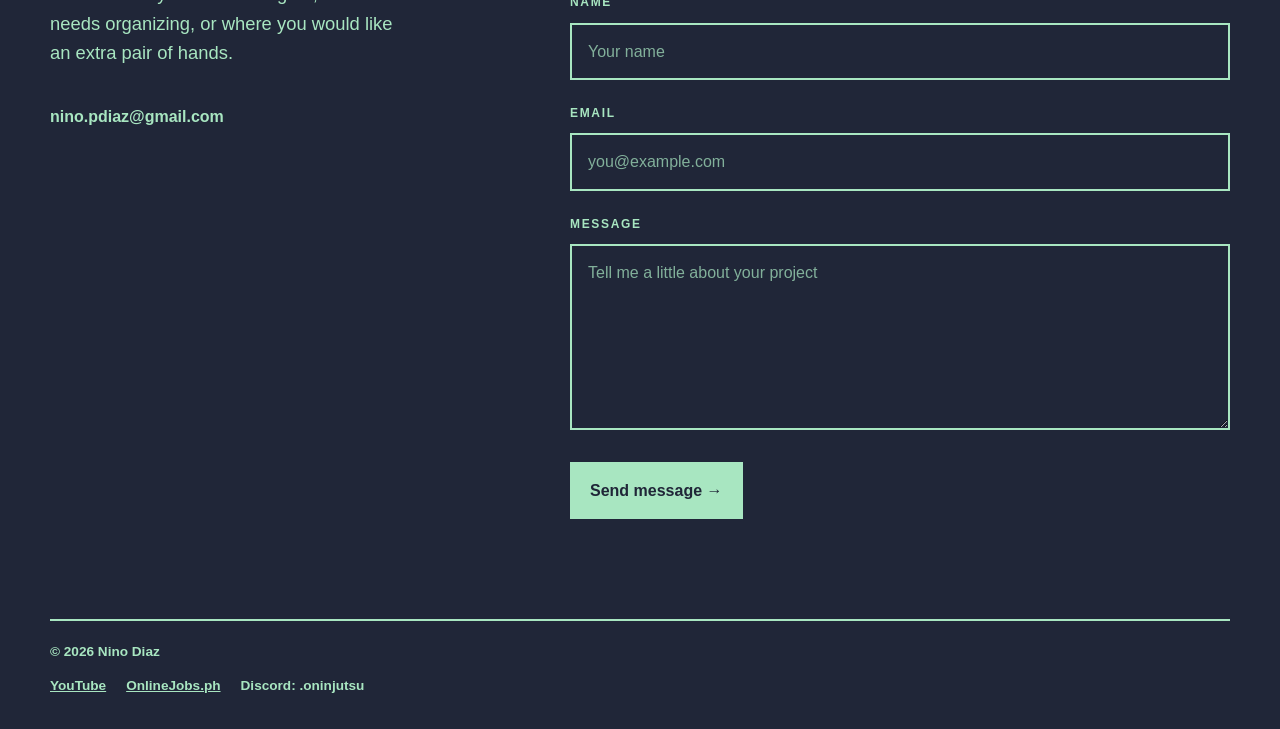
==== commit e67a2d12: "Add social links to footer" ====
--- a/index.html
+++ b/index.html
@@ -131,6 +131,11 @@
     </main>
     <footer>
       <p>© 2026 Nino Diaz</p>
+      <div class="footer-links" aria-label="Social and professional links">
+        <a href="https://www.youtube.com/@oninjutsutv2686" target="_blank" rel="noreferrer">YouTube</a>
+        <a href="https://www.onlinejobs.ph/jobseekers/info/972240" target="_blank" rel="noreferrer">OnlineJobs.ph</a>
+        <span>Discord: .oninjutsu</span>
+      </div>
     </footer>
   </body>
 </html>
--- a/styles.css
+++ b/styles.css
@@ -293,6 +293,26 @@
 
 footer p {
   margin: 0;
+}
+
+.footer-links {
+  display: flex;
+  flex-wrap: wrap;
+  gap: 20px;
+  margin-top: 12px;
+}
+
+.footer-links a,
+.footer-links span {
+  color: var(--paper);
+  font-size: 0.85rem;
+  font-weight: 700;
+}
+
+.footer-links a:hover,
+.footer-links a:focus-visible {
+  text-decoration-thickness: 2px;
+  text-underline-offset: 4px;
 }
 
 @media (max-width: 720px) {
@@ -409,6 +429,7 @@
 
 .hero-grid {
   display: flex;
+  flex-direction: column;
   width: 100%;
   max-width: none;
   gap: clamp(48px, 8vw, 120px);
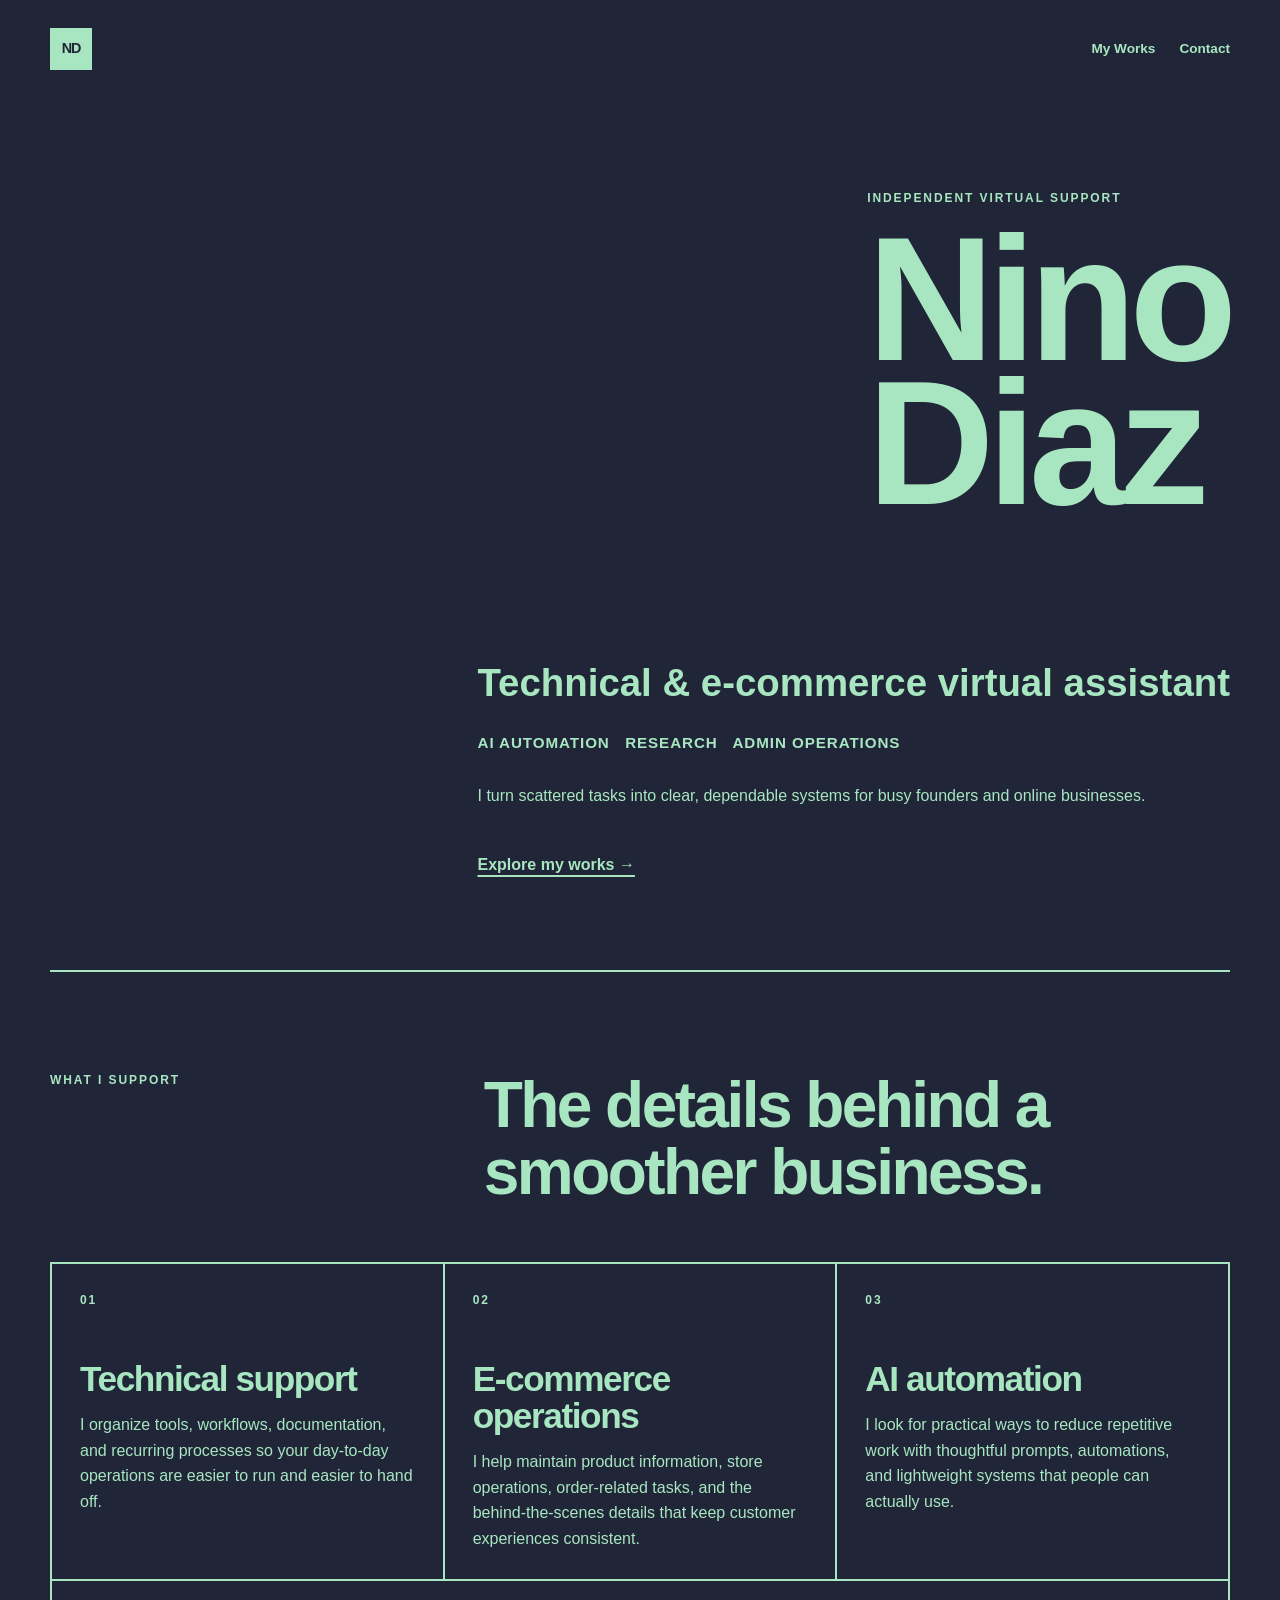
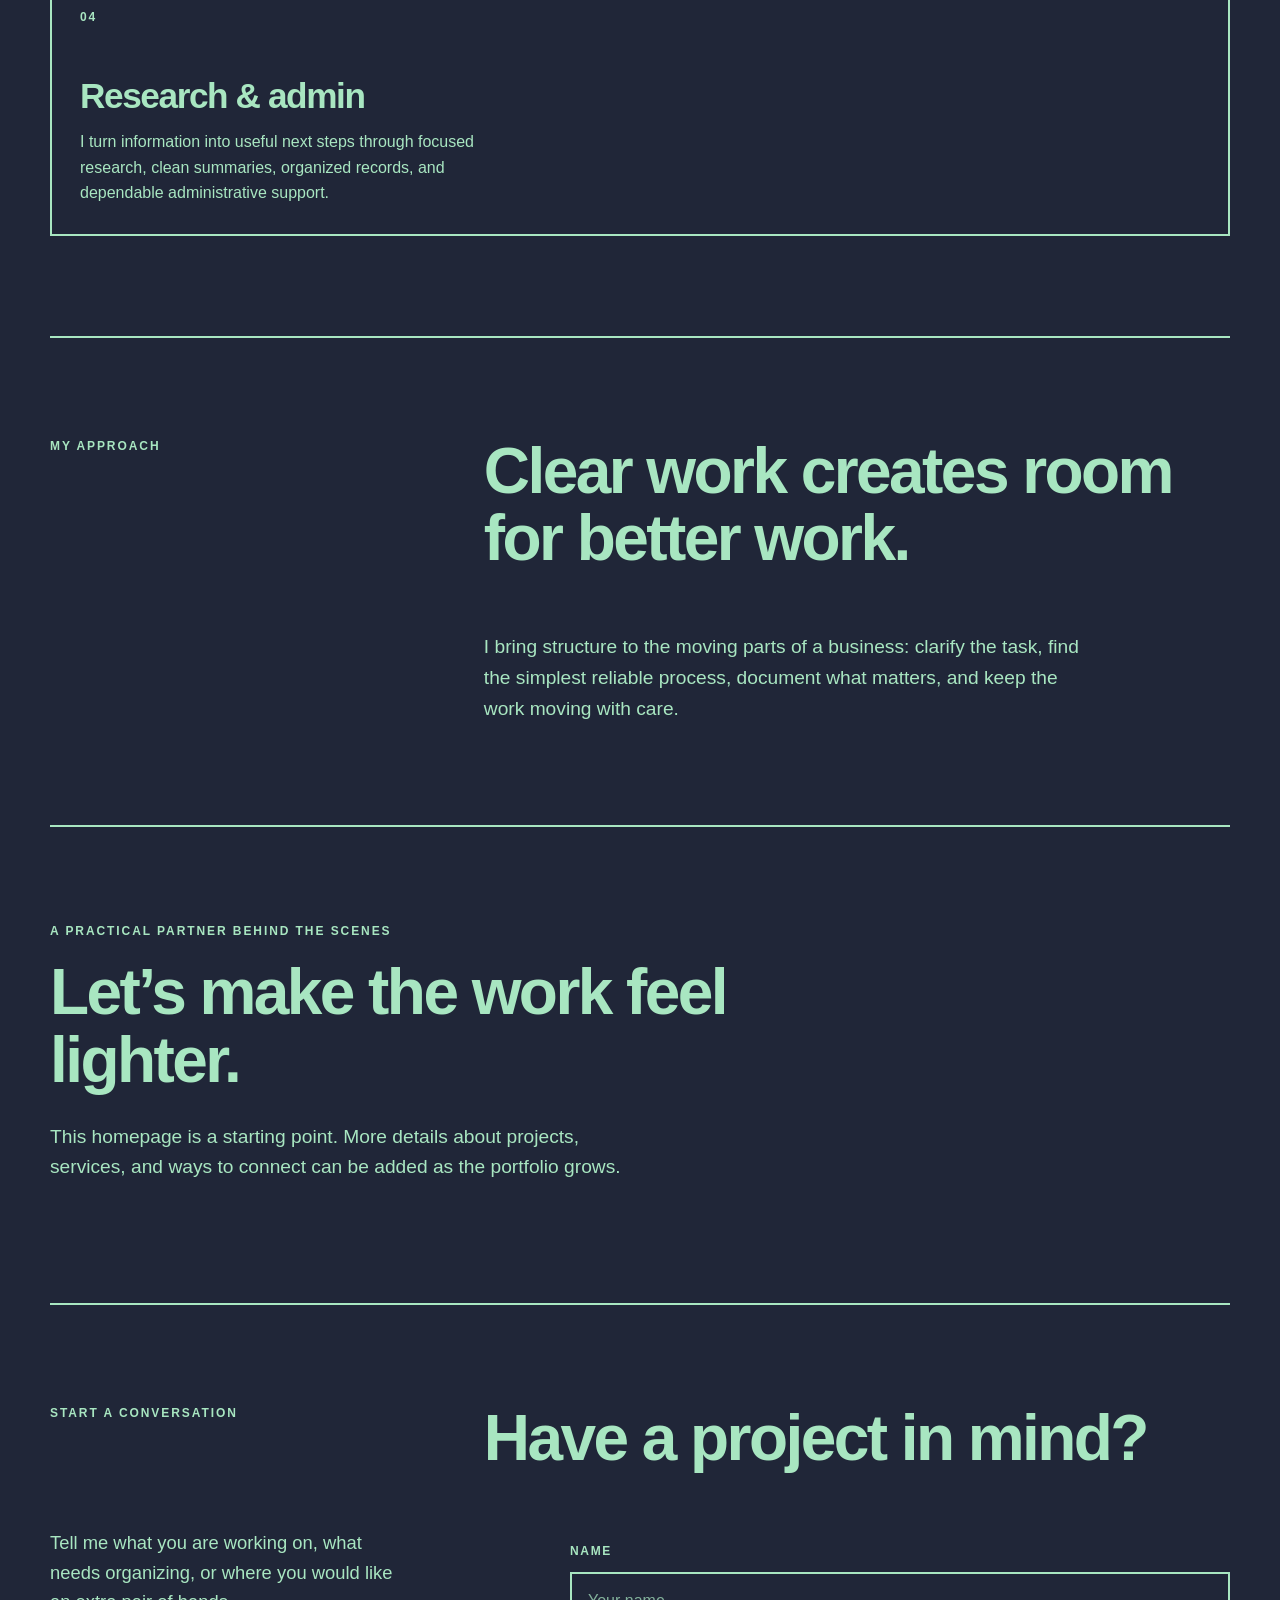
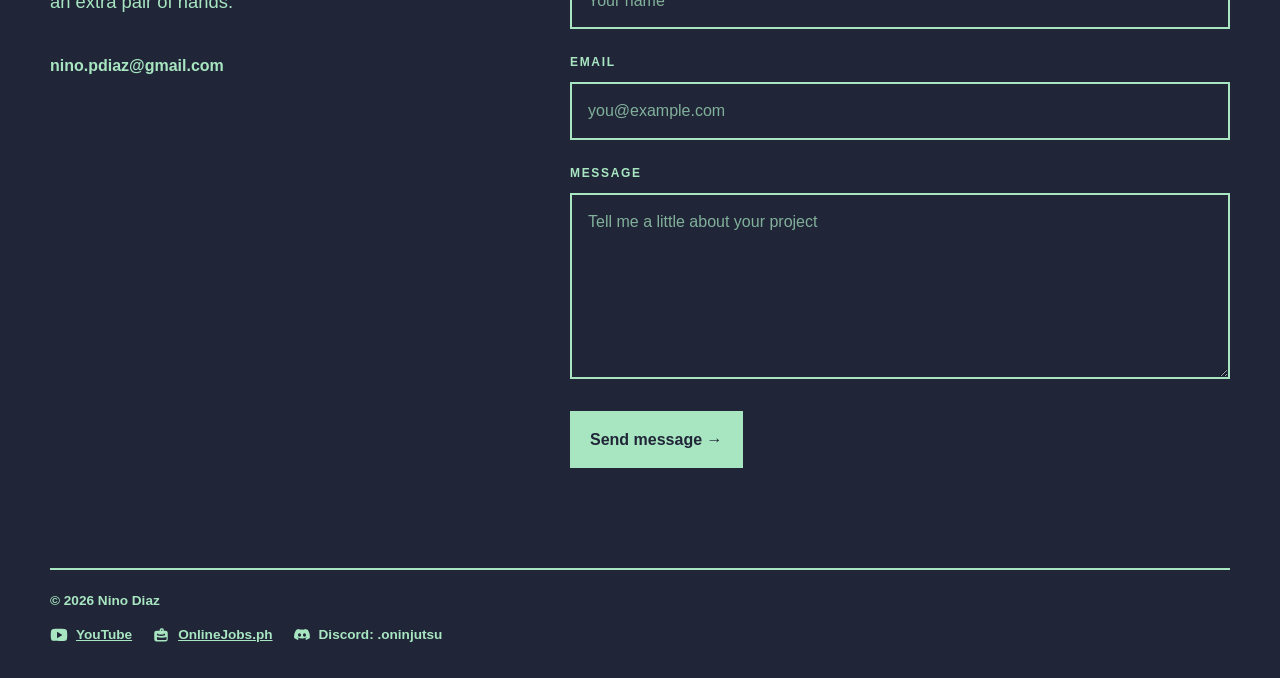
==== commit 3d986d67: "Clean hero and add footer icons" ====
--- a/index.html
+++ b/index.html
@@ -25,7 +25,6 @@
           <div class="hero-identity">
             <p class="eyebrow">Independent virtual support</p>
             <h1 id="intro-title">Nino<br />Diaz</h1>
-            <div class="hero-note">Organized thinking. Practical systems.</div>
           </div>
           <div class="hero-introduction">
             <p class="hero-title">Technical &amp; e-commerce virtual assistant</p>
@@ -132,9 +131,9 @@
     <footer>
       <p>© 2026 Nino Diaz</p>
       <div class="footer-links" aria-label="Social and professional links">
-        <a href="https://www.youtube.com/@oninjutsutv2686" target="_blank" rel="noreferrer">YouTube</a>
-        <a href="https://www.onlinejobs.ph/jobseekers/info/972240" target="_blank" rel="noreferrer">OnlineJobs.ph</a>
-        <span>Discord: .oninjutsu</span>
+        <a href="https://www.youtube.com/@oninjutsutv2686" target="_blank" rel="noreferrer"><svg class="footer-icon" viewBox="0 0 24 24" aria-hidden="true"><path d="M22.5 6.2a2.9 2.9 0 0 0-2-2C18.7 3.7 12 3.7 12 3.7s-6.7 0-8.5.5a2.9 2.9 0 0 0-2 2C1 8 1 12 1 12s0 4 .5 5.8a2.9 2.9 0 0 0 2 2c1.8.5 8.5.5 8.5.5s6.7 0 8.5-.5a2.9 2.9 0 0 0 2-2c.5-1.8.5-5.8.5-5.8s0-4-.5-5.8ZM9.4 16.2V7.8l7.2 4.2-7.2 4.2Z" /></svg>YouTube</a>
+        <a href="https://www.onlinejobs.ph/jobseekers/info/972240" target="_blank" rel="noreferrer"><svg class="footer-icon" viewBox="0 0 24 24" aria-hidden="true"><path d="M8.2 6.2h2V5a2 2 0 0 1 2-2h1.6a2 2 0 0 1 2 2v1.2h2A3.2 3.2 0 0 1 21 9.4v8.2a3.2 3.2 0 0 1-3.2 3.2H6.2A3.2 3.2 0 0 1 3 17.6V9.4a3.2 3.2 0 0 1 3.2-3.2Zm4-1.2v1.2h1.6V5h-1.6Zm-5.6 5.2v2.2c3.3 1.2 7.5 1.2 10.8 0v-2.2h-2v1.1H8.6v-1.1h-2Zm0 4.5v2.9c0 .5.4.9.9.9h11c.5 0 .9-.4.9-.9v-2.9c-3.8 1.2-9 1.2-12.8 0Z" /></svg>OnlineJobs.ph</a>
+        <span><svg class="footer-icon" viewBox="0 0 24 24" aria-hidden="true"><path d="M19.5 5.1A16.6 16.6 0 0 0 15.4 4l-.5 1.1a14.4 14.4 0 0 0-5.8 0L8.6 4a16.6 16.6 0 0 0-4.1 1.1C1.9 8.8 1.2 12.4 1.5 16a16.7 16.7 0 0 0 5 2.5l1.2-1.6c-.7-.3-1.3-.7-1.9-1.1l.5-.4c3.7 1.7 7.7 1.7 11.4 0l.5.4c-.6.4-1.2.8-1.9 1.1l1.2 1.6a16.7 16.7 0 0 0 5-2.5c.4-4.2-.7-7.8-3-10.9ZM8.7 14.2c-1.1 0-2-1-2-2.2s.9-2.2 2-2.2 2 1 2 2.2-.9 2.2-2 2.2Zm6.6 0c-1.1 0-2-1-2-2.2s.9-2.2 2-2.2 2 1 2 2.2-.9 2.2-2 2.2Z" /></svg>Discord: .oninjutsu</span>
       </div>
     </footer>
   </body>
--- a/styles.css
+++ b/styles.css
@@ -304,9 +304,19 @@
 
 .footer-links a,
 .footer-links span {
+  display: inline-flex;
+  align-items: center;
+  gap: 8px;
   color: var(--paper);
   font-size: 0.85rem;
   font-weight: 700;
+}
+
+.footer-icon {
+  width: 18px;
+  height: 18px;
+  fill: currentColor;
+  flex: 0 0 auto;
 }
 
 .footer-links a:hover,
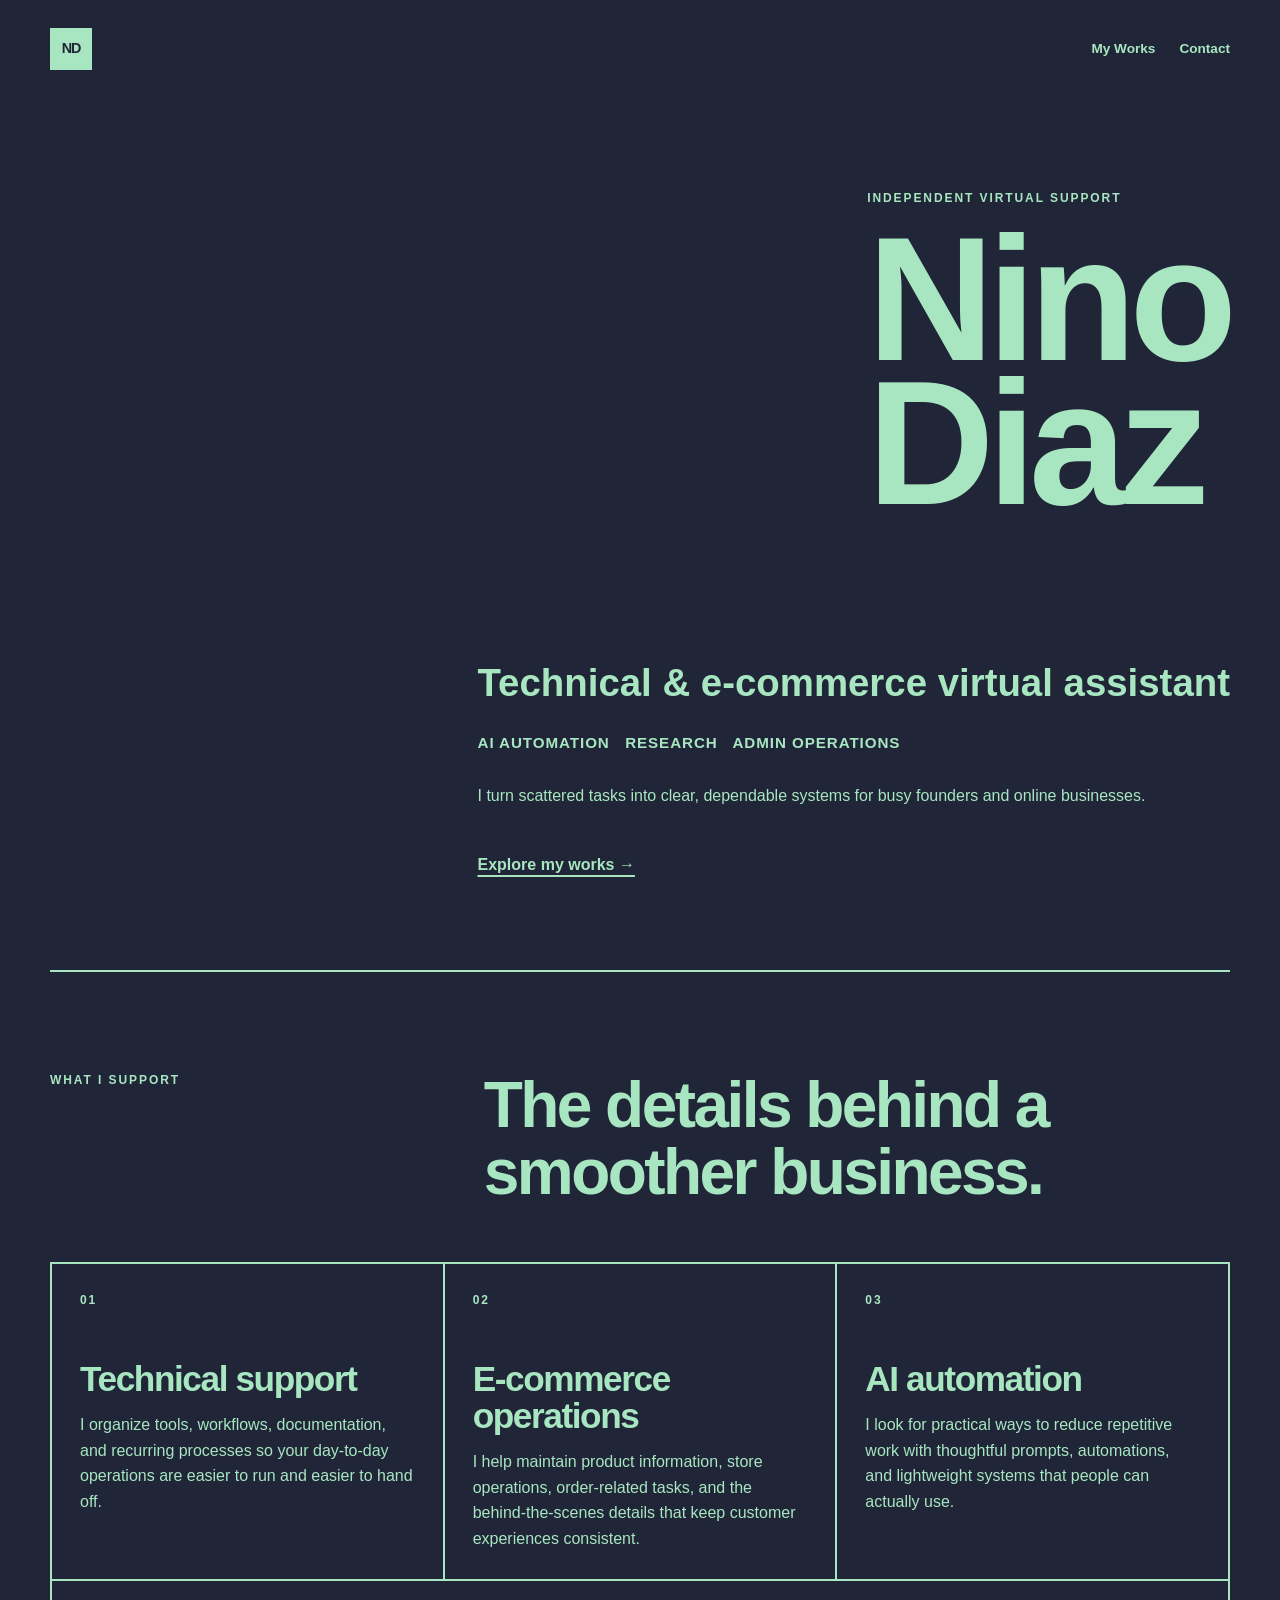
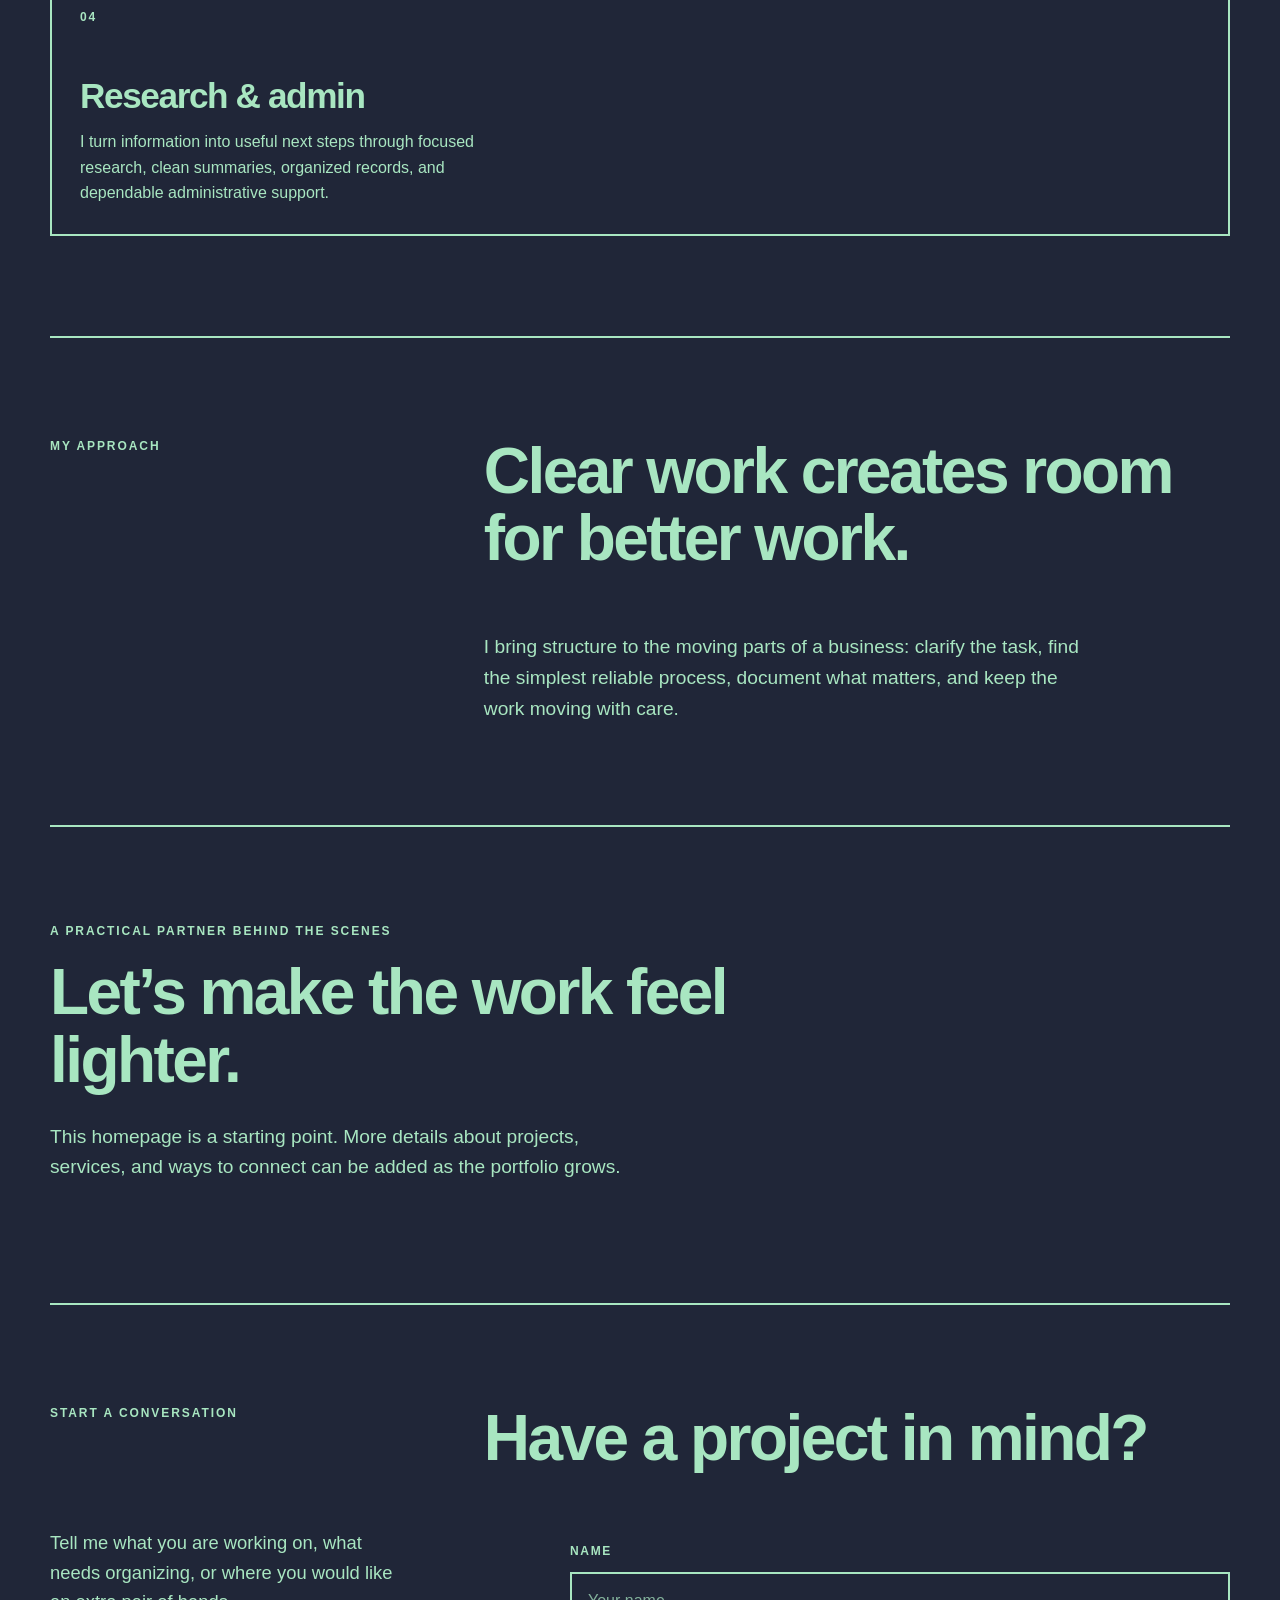
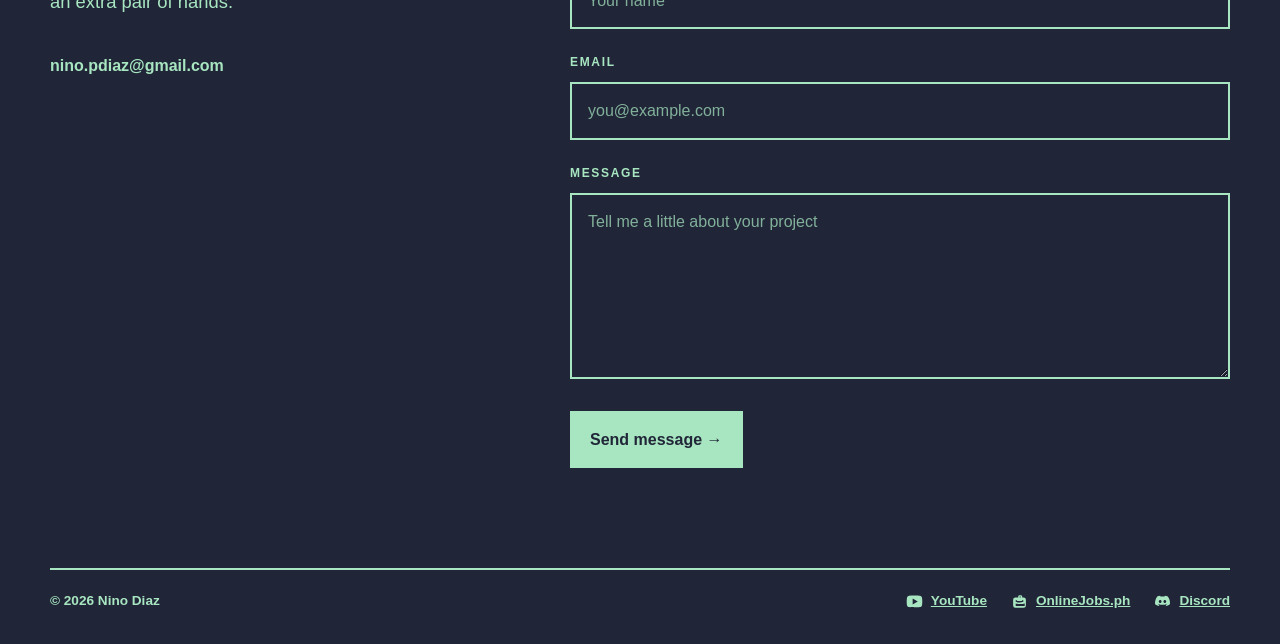
==== commit d6313f54: "Link Discord profile" ====
--- a/index.html
+++ b/index.html
@@ -133,7 +133,7 @@
       <div class="footer-links" aria-label="Social and professional links">
         <a href="https://www.youtube.com/@oninjutsutv2686" target="_blank" rel="noreferrer"><svg class="footer-icon" viewBox="0 0 24 24" aria-hidden="true"><path d="M22.5 6.2a2.9 2.9 0 0 0-2-2C18.7 3.7 12 3.7 12 3.7s-6.7 0-8.5.5a2.9 2.9 0 0 0-2 2C1 8 1 12 1 12s0 4 .5 5.8a2.9 2.9 0 0 0 2 2c1.8.5 8.5.5 8.5.5s6.7 0 8.5-.5a2.9 2.9 0 0 0 2-2c.5-1.8.5-5.8.5-5.8s0-4-.5-5.8ZM9.4 16.2V7.8l7.2 4.2-7.2 4.2Z" /></svg>YouTube</a>
         <a href="https://www.onlinejobs.ph/jobseekers/info/972240" target="_blank" rel="noreferrer"><svg class="footer-icon" viewBox="0 0 24 24" aria-hidden="true"><path d="M8.2 6.2h2V5a2 2 0 0 1 2-2h1.6a2 2 0 0 1 2 2v1.2h2A3.2 3.2 0 0 1 21 9.4v8.2a3.2 3.2 0 0 1-3.2 3.2H6.2A3.2 3.2 0 0 1 3 17.6V9.4a3.2 3.2 0 0 1 3.2-3.2Zm4-1.2v1.2h1.6V5h-1.6Zm-5.6 5.2v2.2c3.3 1.2 7.5 1.2 10.8 0v-2.2h-2v1.1H8.6v-1.1h-2Zm0 4.5v2.9c0 .5.4.9.9.9h11c.5 0 .9-.4.9-.9v-2.9c-3.8 1.2-9 1.2-12.8 0Z" /></svg>OnlineJobs.ph</a>
-        <span><svg class="footer-icon" viewBox="0 0 24 24" aria-hidden="true"><path d="M19.5 5.1A16.6 16.6 0 0 0 15.4 4l-.5 1.1a14.4 14.4 0 0 0-5.8 0L8.6 4a16.6 16.6 0 0 0-4.1 1.1C1.9 8.8 1.2 12.4 1.5 16a16.7 16.7 0 0 0 5 2.5l1.2-1.6c-.7-.3-1.3-.7-1.9-1.1l.5-.4c3.7 1.7 7.7 1.7 11.4 0l.5.4c-.6.4-1.2.8-1.9 1.1l1.2 1.6a16.7 16.7 0 0 0 5-2.5c.4-4.2-.7-7.8-3-10.9ZM8.7 14.2c-1.1 0-2-1-2-2.2s.9-2.2 2-2.2 2 1 2 2.2-.9 2.2-2 2.2Zm6.6 0c-1.1 0-2-1-2-2.2s.9-2.2 2-2.2 2 1 2 2.2-.9 2.2-2 2.2Z" /></svg>Discord: .oninjutsu</span>
+        <a href="https://discordapp.com/users/670417993934569493" target="_blank" rel="noreferrer"><svg class="footer-icon" viewBox="0 0 24 24" aria-hidden="true"><path d="M19.5 5.1A16.6 16.6 0 0 0 15.4 4l-.5 1.1a14.4 14.4 0 0 0-5.8 0L8.6 4a16.6 16.6 0 0 0-4.1 1.1C1.9 8.8 1.2 12.4 1.5 16a16.7 16.7 0 0 0 5 2.5l1.2-1.6c-.7-.3-1.3-.7-1.9-1.1l.5-.4c3.7 1.7 7.7 1.7 11.4 0l.5.4c-.6.4-1.2.8-1.9 1.1l1.2 1.6a16.7 16.7 0 0 0 5-2.5c.4-4.2-.7-7.8-3-10.9ZM8.7 14.2c-1.1 0-2-1-2-2.2s.9-2.2 2-2.2 2 1 2 2.2-.9 2.2-2 2.2Zm6.6 0c-1.1 0-2-1-2-2.2s.9-2.2 2-2.2 2 1 2 2.2-.9 2.2-2 2.2Z" /></svg>Discord</a>
       </div>
     </footer>
   </body>
--- a/styles.css
+++ b/styles.css
@@ -285,6 +285,10 @@
 }
 
 footer {
+  display: flex;
+  align-items: center;
+  justify-content: space-between;
+  gap: 32px;
   padding: 20px 0 32px;
   border-top: 2px solid var(--ink);
   font-size: 0.85rem;
@@ -297,9 +301,11 @@
 
 .footer-links {
   display: flex;
+  align-items: center;
   flex-wrap: wrap;
-  gap: 20px;
-  margin-top: 12px;
+  justify-content: flex-end;
+  gap: 24px;
+  margin-top: 0;
 }
 
 .footer-links a,
@@ -313,8 +319,8 @@
 }
 
 .footer-icon {
-  width: 18px;
-  height: 18px;
+  width: 17px;
+  height: 17px;
   fill: currentColor;
   flex: 0 0 auto;
 }
@@ -709,6 +715,17 @@
     margin-top: 56px;
   }
 
+  footer {
+    align-items: flex-start;
+    flex-direction: column;
+    gap: 18px;
+  }
+
+  .footer-links {
+    justify-content: flex-start;
+    gap: 14px 20px;
+  }
+
   .service-card:nth-child(4) {
     min-height: 0;
   }
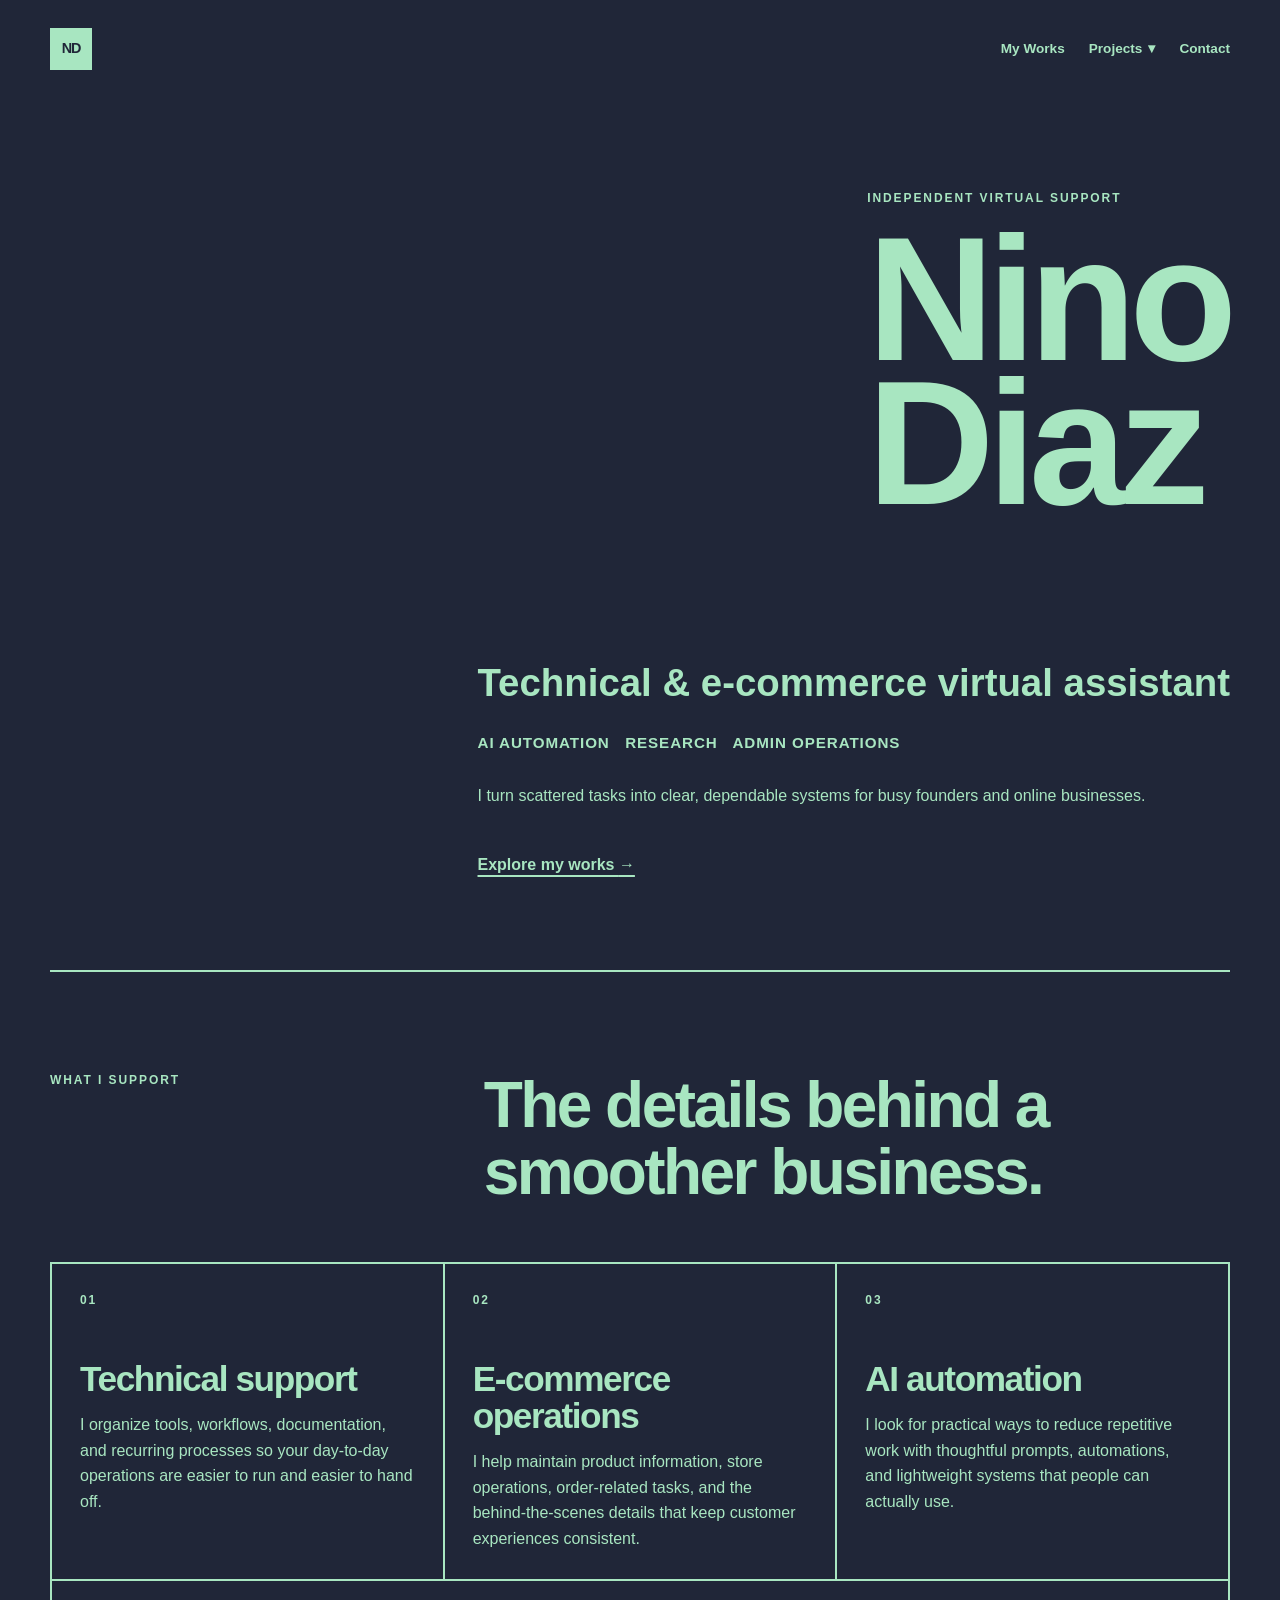
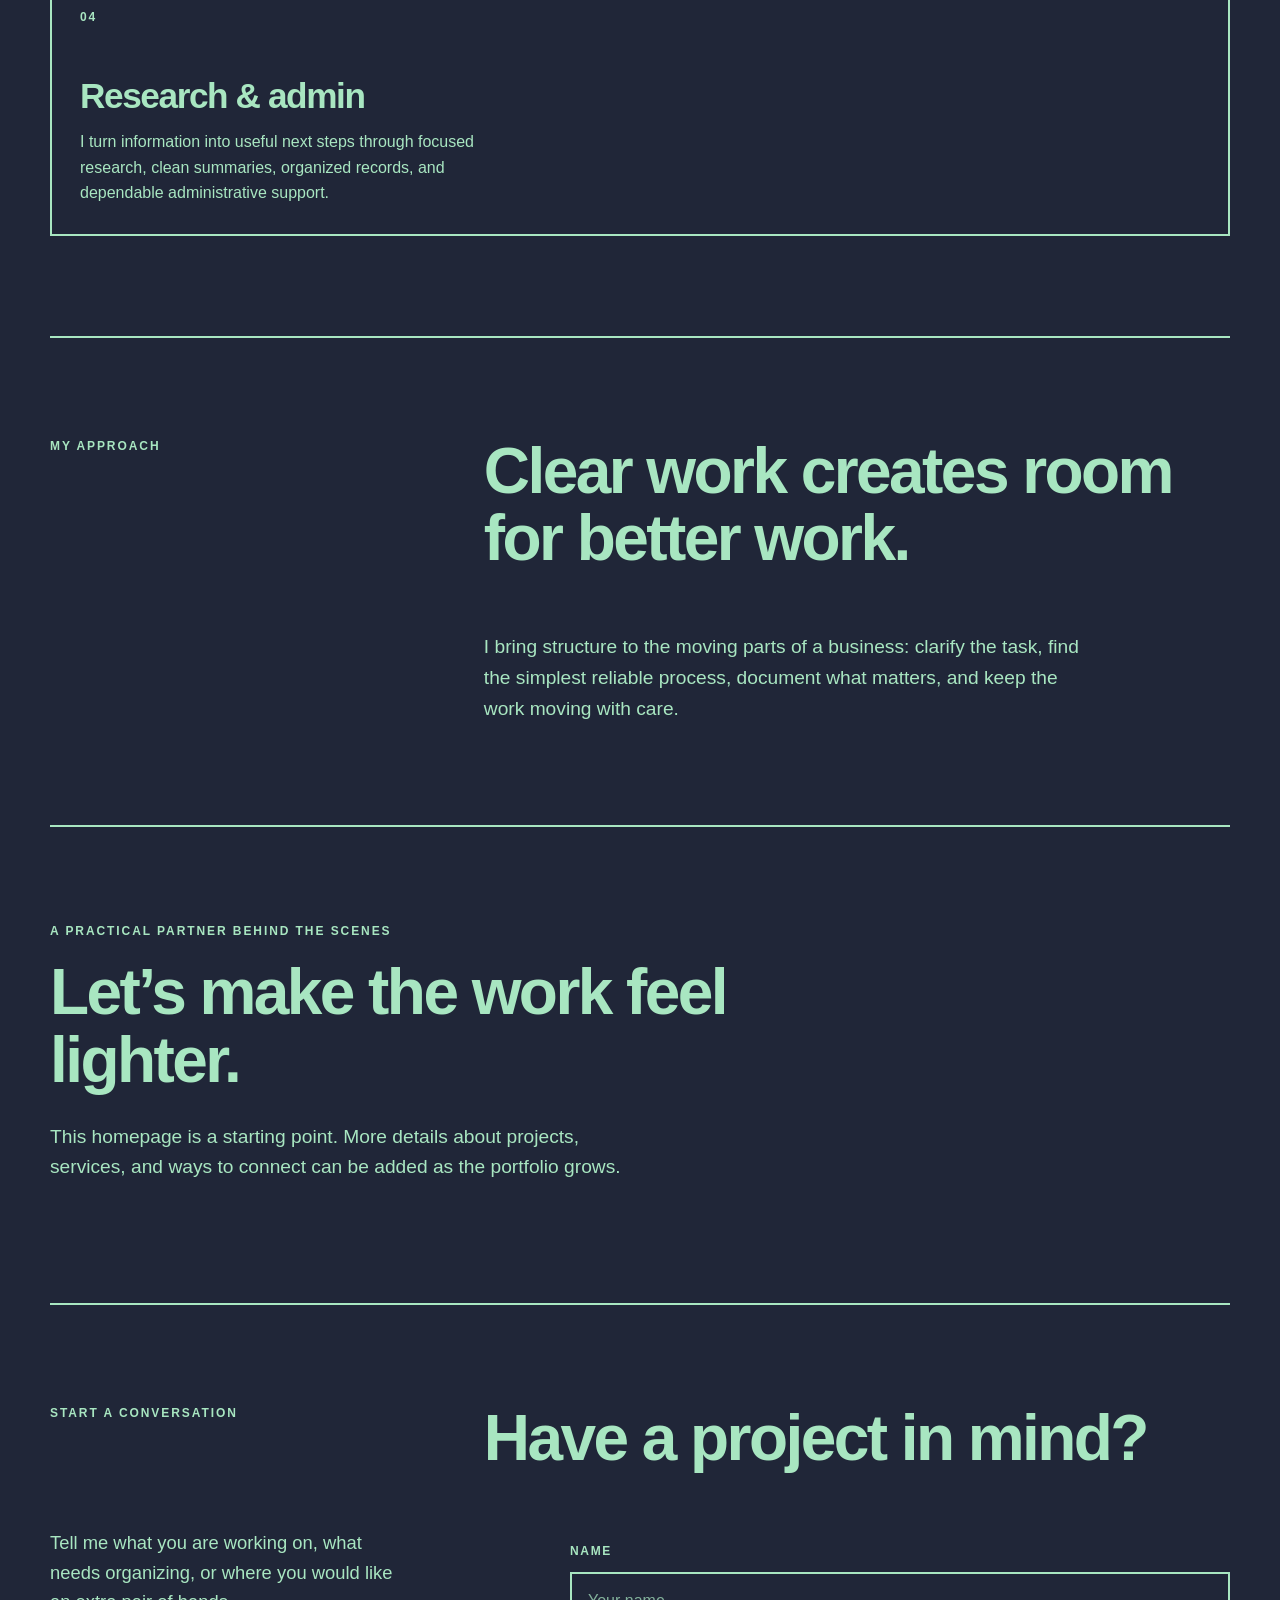
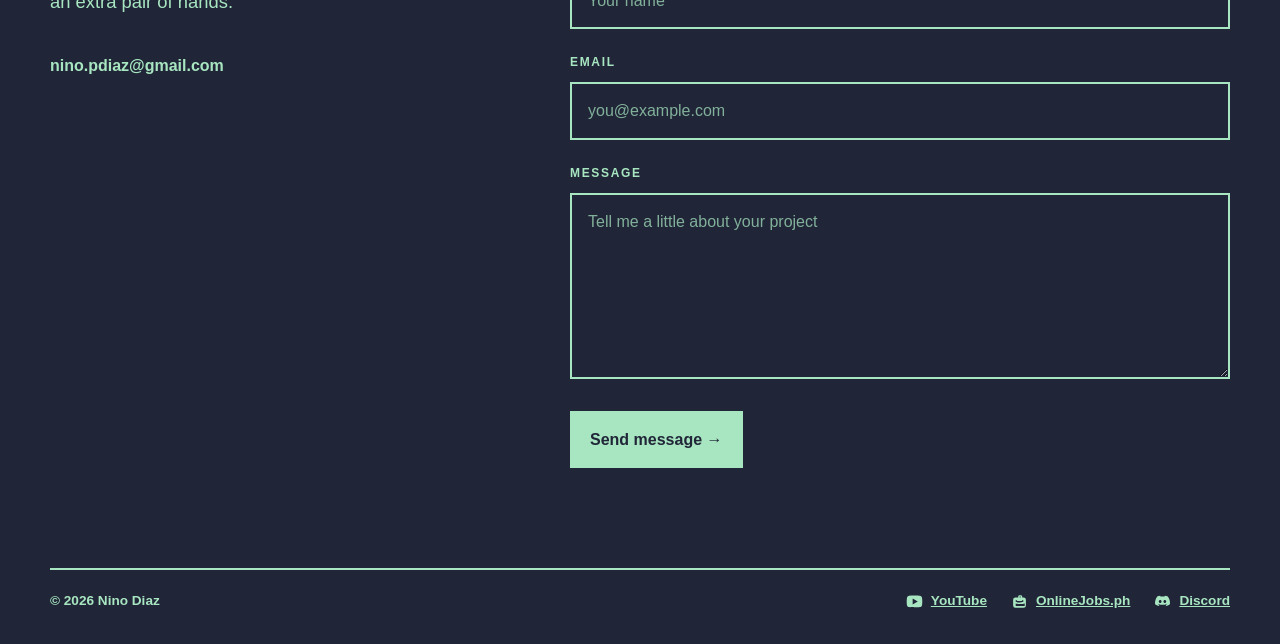
==== commit 1a3028ce: "Add Projects dropdown, AcoustiPads case study, and LaunchKit landing page - New project.html: Acoust" ====
--- a/index.html
+++ b/index.html
@@ -9,6 +9,7 @@
     />
     <title>Nino Diaz | Technical &amp; E-commerce Virtual Assistant</title>
     <link rel="stylesheet" href="styles.css" />
+    <script src="nav.js" defer></script>
   </head>
   <body>
     <main>
@@ -17,6 +18,13 @@
           <a class="brand-mark" href="index.html" aria-label="Nino Diaz home">ND</a>
           <nav aria-label="Main navigation">
             <a href="works.html">My Works</a>
+            <div class="nav-dropdown">
+              <button class="nav-dropdown-toggle" type="button" aria-expanded="false" aria-haspopup="true">Projects <span aria-hidden="true">▾</span></button>
+              <ul class="nav-submenu">
+                <li><a href="project.html">AcoustiPads</a></li>
+                <li><a href="landing.html">Digital Product Template</a></li>
+              </ul>
+            </div>
             <a href="#contact">Contact</a>
           </nav>
         </header>
--- a/styles.css
+++ b/styles.css
@@ -156,6 +156,110 @@
   display: grid;
   grid-template-columns: repeat(2, minmax(0, 1fr));
   gap: 24px;
+}
+
+.image-gallery {
+  display: grid;
+  grid-template-columns: repeat(3, minmax(0, 1fr));
+  gap: 0;
+}
+
+.work-ideation {
+  max-width: 760px;
+  margin-bottom: 48px;
+}
+
+.work-ideation h3 {
+  margin-bottom: 16px;
+  font-size: clamp(1.8rem, 4vw, 3.4rem);
+}
+
+.work-ideation p:not(.eyebrow):not(.skill-line) {
+  max-width: 640px;
+  margin-bottom: 24px;
+  font-size: 1.05rem;
+}
+
+.skill-line {
+  margin-bottom: 0;
+  font-size: 0.8rem;
+  font-weight: 700;
+  letter-spacing: 0.08em;
+  line-height: 1.6;
+  text-transform: uppercase;
+}
+
+.gallery-card {
+  margin: 0;
+}
+
+.gallery-card img {
+  display: block;
+  width: 100%;
+  aspect-ratio: 4 / 3;
+  object-fit: cover;
+}
+
+[data-zoomable] {
+  cursor: zoom-in;
+}
+
+.lightbox {
+  position: fixed;
+  z-index: 10;
+  inset: 0;
+  display: grid;
+  place-items: center;
+  padding: 48px;
+  background: var(--ink);
+}
+
+.lightbox[hidden] {
+  display: none;
+}
+
+.lightbox img {
+  display: block;
+  max-width: min(1200px, 100%);
+  max-height: calc(100vh - 96px);
+  object-fit: contain;
+}
+
+.lightbox-close {
+  position: absolute;
+  top: 20px;
+  right: 28px;
+  border: 0;
+  background: transparent;
+  color: var(--paper);
+  cursor: pointer;
+  font: inherit;
+  font-size: 2.5rem;
+  line-height: 1;
+}
+
+.gallery-empty {
+  grid-column: 1 / -1;
+  min-height: 280px;
+  display: grid;
+  place-content: center;
+  padding: 32px;
+  border: 2px dashed var(--paper);
+  text-align: center;
+}
+
+.gallery-empty h3 {
+  margin: 0 0 12px;
+  font-size: clamp(1.6rem, 3vw, 2.4rem);
+}
+
+.gallery-empty p:last-child {
+  max-width: 520px;
+  margin: 0 auto;
+}
+
+code {
+  font-family: Consolas, "Courier New", monospace;
 }
 
 .work-card {
@@ -365,6 +469,18 @@
 
   .work-grid {
     grid-template-columns: 1fr;
+  }
+
+  .image-gallery {
+    grid-template-columns: 1fr;
+  }
+
+  .lightbox {
+    padding: 24px;
+  }
+
+  .lightbox img {
+    max-height: calc(100vh - 48px);
   }
 
   .service-card {
@@ -426,9 +542,12 @@
 }
 
 nav a {
+  display: inline-flex;
+  align-items: center;
   color: var(--paper);
   font-size: 0.85rem;
   font-weight: 700;
+  line-height: 1.4;
   text-decoration: none;
 }
 
@@ -438,8 +557,79 @@
   text-underline-offset: 5px;
 }
 
+nav a[aria-current="page"] {
+  text-decoration: underline;
+  text-underline-offset: 5px;
+}
+
+.nav-dropdown {
+  position: relative;
+  display: flex;
+  align-items: center;
+  line-height: 1.4;
+}
+
+.nav-dropdown-toggle {
+  display: inline-flex;
+  align-items: center;
+  gap: 6px;
+  border: 0;
+  padding: 0;
+  margin: 0;
+  background: transparent;
+  color: var(--paper);
+  cursor: pointer;
+  font: inherit;
+  font-size: 0.85rem;
+  font-weight: 700;
+  line-height: 1.4;
+  appearance: none;
+}
+
+.nav-dropdown-toggle:hover,
+.nav-dropdown-toggle:focus-visible {
+  text-decoration: underline;
+  text-underline-offset: 5px;
+}
+
+.nav-submenu {
+  display: none;
+  position: absolute;
+  top: calc(100% + 12px);
+  left: 0;
+  z-index: 20;
+  width: max-content;
+  min-width: 168px;
+  max-width: calc(100vw - 32px);
+  margin: 0;
+  padding: 8px;
+  list-style: none;
+  border: 2px solid var(--paper);
+  background: var(--ink);
+}
+
+.nav-dropdown:hover .nav-submenu,
+.nav-dropdown:focus-within .nav-submenu,
+.nav-dropdown.is-open .nav-submenu {
+  display: block;
+}
+
+.nav-submenu li a {
+  display: block;
+  padding: 10px 12px;
+  white-space: nowrap;
+}
+
+.nav-submenu li a:hover,
+.nav-submenu li a:focus-visible {
+  background: var(--paper);
+  color: var(--ink);
+  text-decoration: none;
+}
+
 nav {
   display: flex;
+  align-items: center;
   gap: 24px;
 }
 
@@ -679,6 +869,11 @@
     margin-bottom: 80px;
   }
 
+  nav {
+    flex-wrap: wrap;
+    gap: 14px 18px;
+  }
+
   .hero-grid,
   .works-heading {
     display: block;
@@ -730,3 +925,292 @@
     min-height: 0;
   }
 }
+
+/* ===== Project case study (project.html) ===== */
+
+.project-hero {
+  min-height: auto;
+  padding-bottom: 72px;
+}
+
+.project-heading h1 {
+  margin-bottom: 24px;
+}
+
+.project-heading .works-intro {
+  max-width: 760px;
+}
+
+.project-actions {
+  display: flex;
+  flex-wrap: wrap;
+  gap: 16px;
+  margin-top: 36px;
+}
+
+.btn-primary,
+.btn-ghost {
+  display: inline-block;
+  border: 2px solid var(--paper);
+  padding: 14px 20px;
+  font-size: 0.95rem;
+  font-weight: 700;
+  text-decoration: none;
+}
+
+.btn-primary {
+  background: var(--paper);
+  color: var(--ink);
+}
+
+.btn-primary:hover,
+.btn-primary:focus-visible {
+  background: var(--ink);
+  color: var(--paper);
+}
+
+.btn-ghost {
+  background: var(--ink);
+  color: var(--paper);
+}
+
+.btn-ghost:hover,
+.btn-ghost:focus-visible {
+  background: var(--paper);
+  color: var(--ink);
+}
+
+.project-meta {
+  display: grid;
+  grid-template-columns: repeat(4, minmax(0, 1fr));
+  gap: 24px;
+  margin: 64px 0 0;
+  padding-top: 28px;
+  border-top: 2px solid var(--paper);
+}
+
+.project-meta dt {
+  margin-bottom: 8px;
+  font-size: 0.72rem;
+  font-weight: 700;
+  letter-spacing: 0.16em;
+  text-transform: uppercase;
+  opacity: 0.75;
+}
+
+.project-meta dd {
+  margin: 0;
+  font-weight: 700;
+}
+
+.project-copy {
+  max-width: 760px;
+}
+
+.project-copy p {
+  margin-bottom: 20px;
+  font-size: 1.08rem;
+}
+
+.project-copy code,
+.feature-card code,
+.workflow code {
+  font-size: 0.92em;
+  word-break: break-word;
+}
+
+.check-list {
+  margin: 24px 0;
+  padding: 0;
+  list-style: none;
+}
+
+.check-list li {
+  padding: 14px 0 14px 28px;
+  border-top: 1px solid var(--paper);
+  position: relative;
+}
+
+.check-list li::before {
+  content: "→";
+  position: absolute;
+  left: 0;
+  font-weight: 700;
+}
+
+.preview-frame {
+  border: 2px solid var(--paper);
+}
+
+.preview-bar {
+  display: flex;
+  align-items: center;
+  gap: 8px;
+  padding: 12px 16px;
+  border-bottom: 2px solid var(--paper);
+}
+
+.preview-bar span {
+  width: 12px;
+  height: 12px;
+  border-radius: 50%;
+  background: var(--paper);
+  flex: 0 0 auto;
+}
+
+.preview-bar code {
+  margin-left: 12px;
+  font-size: 0.82rem;
+  opacity: 0.85;
+  overflow: hidden;
+  text-overflow: ellipsis;
+  white-space: nowrap;
+}
+
+.preview-body {
+  padding: 32px;
+}
+
+.preview-title {
+  margin-bottom: 12px;
+  font-size: clamp(1.6rem, 3vw, 2.4rem);
+  font-weight: 800;
+  letter-spacing: -0.03em;
+  line-height: 1.05;
+}
+
+.preview-body > p {
+  max-width: 620px;
+}
+
+.preview-categories {
+  display: flex;
+  flex-wrap: wrap;
+  gap: 12px;
+  margin: 28px 0 8px;
+}
+
+.preview-categories span {
+  border: 2px solid var(--paper);
+  padding: 10px 14px;
+  font-size: 0.85rem;
+  font-weight: 700;
+}
+
+.feature-grid {
+  display: grid;
+  grid-template-columns: repeat(3, minmax(0, 1fr));
+  border-top: 2px solid var(--paper);
+  border-left: 2px solid var(--paper);
+}
+
+.feature-card {
+  min-height: 240px;
+  padding: 28px;
+  border-right: 2px solid var(--paper);
+  border-bottom: 2px solid var(--paper);
+}
+
+.feature-card .service-number {
+  margin-bottom: 36px;
+}
+
+.feature-card h3 {
+  margin-bottom: 12px;
+  font-size: clamp(1.3rem, 2vw, 1.7rem);
+}
+
+.feature-card p {
+  margin-bottom: 0;
+  opacity: 0.92;
+}
+
+.workflow {
+  margin: 0;
+  padding: 0;
+  list-style: none;
+  border-top: 2px solid var(--paper);
+}
+
+.workflow li {
+  display: grid;
+  grid-template-columns: 80px 1fr;
+  gap: 24px;
+  padding: 28px 0;
+  border-bottom: 2px solid var(--paper);
+}
+
+.workflow li > span {
+  font-size: 1.4rem;
+  font-weight: 900;
+  letter-spacing: -0.04em;
+}
+
+.workflow h3 {
+  margin-bottom: 8px;
+  font-size: 1.3rem;
+}
+
+.workflow p {
+  margin-bottom: 0;
+  max-width: 640px;
+}
+
+.stack-grid {
+  display: grid;
+  grid-template-columns: repeat(2, minmax(0, 1fr));
+  gap: 24px;
+}
+
+.stack-block {
+  padding: 28px;
+  border: 2px solid var(--paper);
+}
+
+.stack-block h3 {
+  margin-bottom: 16px;
+  font-size: 1.3rem;
+}
+
+.stack-block ul {
+  margin: 0;
+  padding-left: 20px;
+}
+
+.stack-block li {
+  margin-bottom: 10px;
+}
+
+.stack-block li:last-child {
+  margin-bottom: 0;
+}
+
+.project-card-links {
+  display: flex;
+  flex-wrap: wrap;
+  gap: 16px 24px;
+}
+
+@media (max-width: 720px) {
+  .project-meta {
+    grid-template-columns: repeat(2, minmax(0, 1fr));
+  }
+
+  .feature-grid,
+  .stack-grid {
+    display: block;
+  }
+
+  .feature-card,
+  .stack-block {
+    margin-bottom: 16px;
+  }
+
+  .workflow li {
+    grid-template-columns: 48px 1fr;
+  }
+
+  .preview-body {
+    padding: 24px;
+  }
+}
